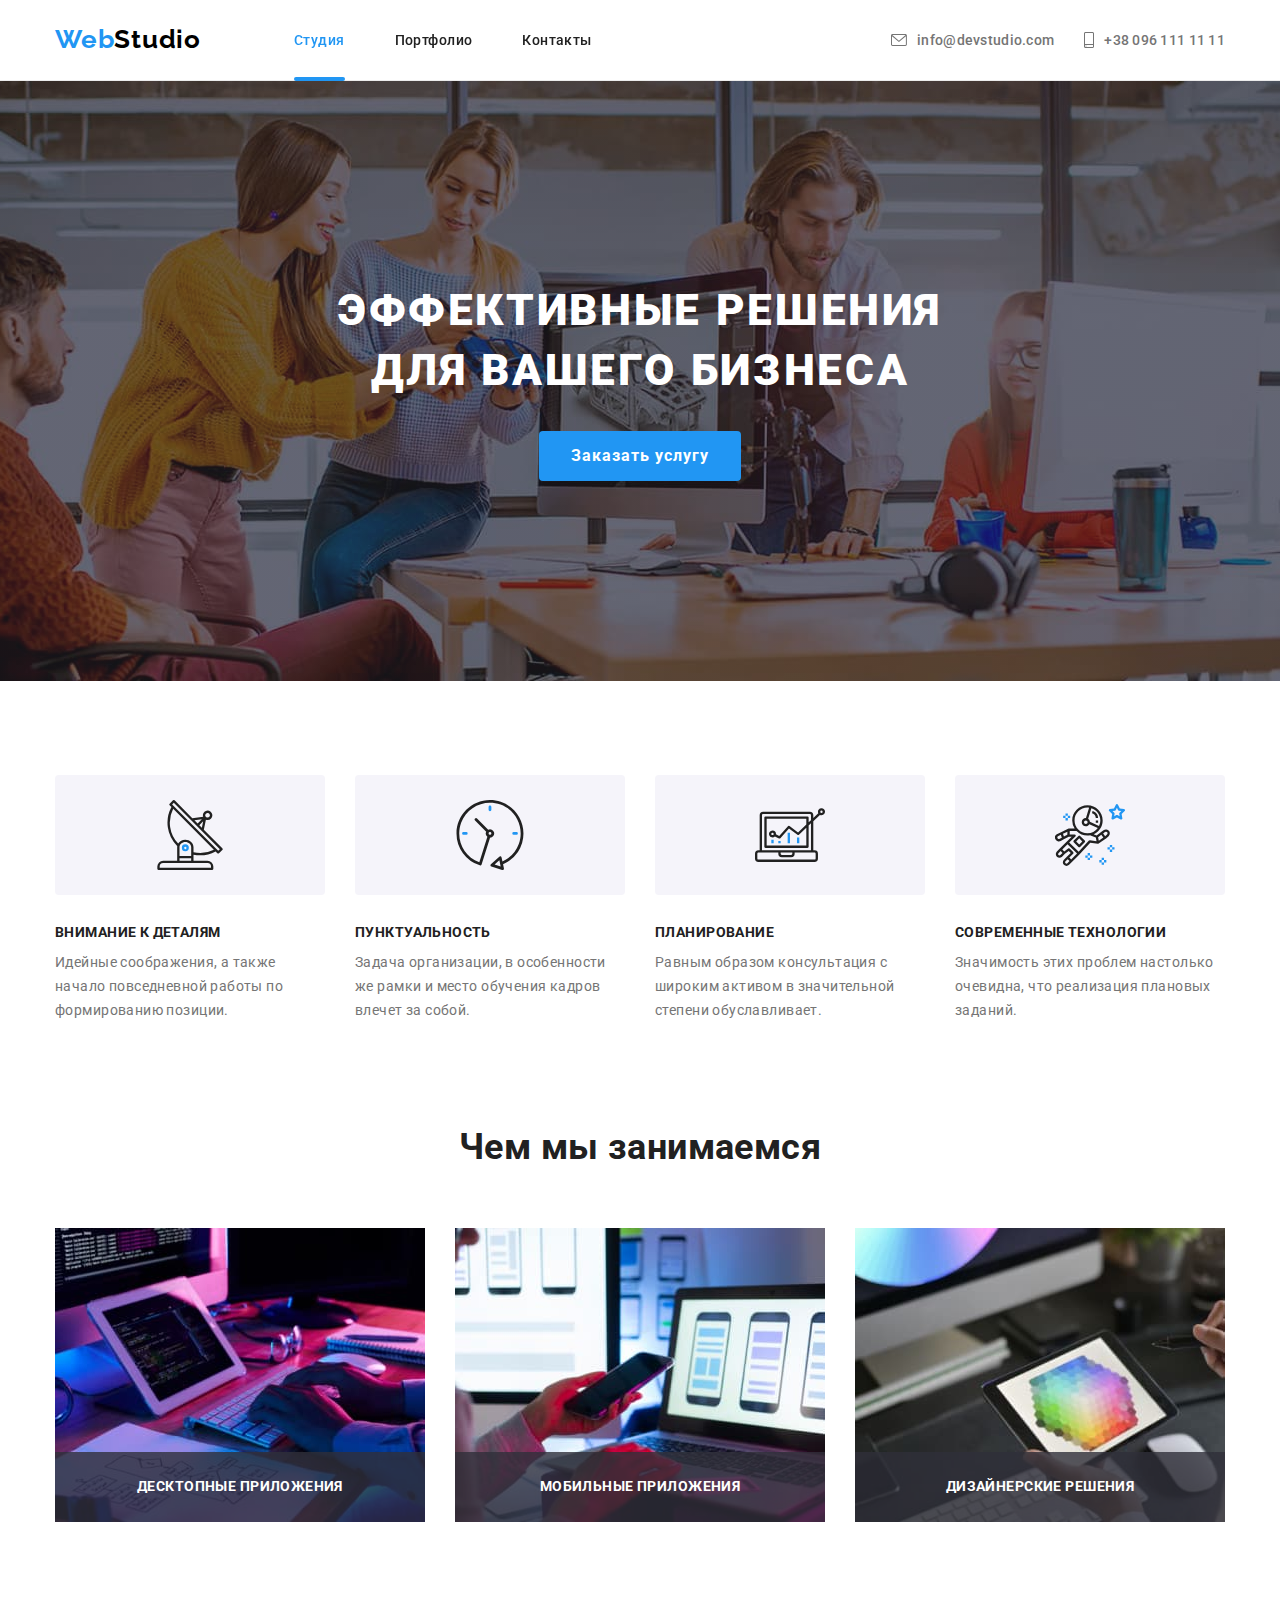
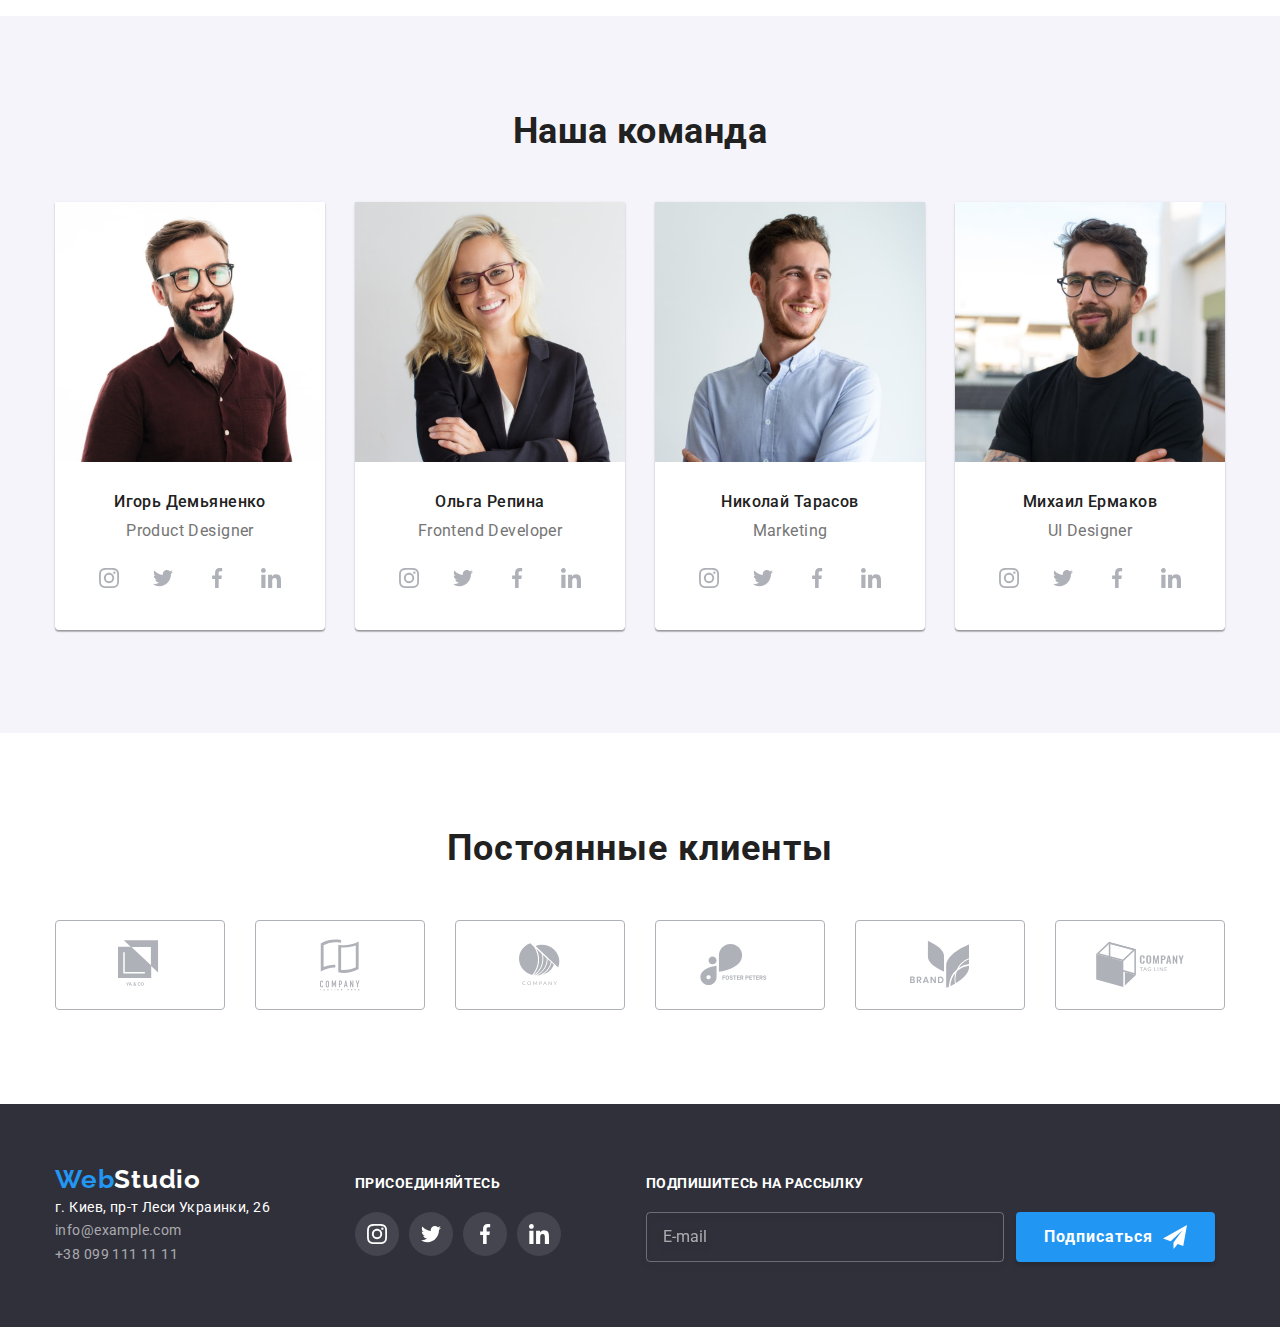
==== index.html @ f90fb607 "whatwedo-done" ====
<!DOCTYPE html>
<html lang="ru">

<head>
    <meta charset="UTF-8">
    <meta name="viewport" content="width=device-width, initial-scale=1.0">
    <title>WebStudio</title>
    <link
        href="https://fonts.googleapis.com/css2?family=Raleway:wght@700&family=Roboto:wght@400;500;700;900&display=swap"
        rel="stylesheet">
    <link href="https://cdnjs.cloudflare.com/ajax/libs/modern-normalize/1.0.0/modern-normalize.min.css"
        rel="stylesheet">
    <link rel="stylesheet" href="./css/main.min.css">
</head>

<body>
    <!-- Верхняя линия -->
    <header class="header-page">

        <div class="container flexbox">

            <a href="./index.html" lang="en" class="link logo">
                <span class="logo__web-logotext">Web</span><span class="logo__studio-logotext">Studio</span>
            </a>

            <nav class="header-nav">
                <ul class="list site-nav flexbox">
                    <li class="item site-nav__item">
                        <a href="./index.html" class="link site-nav__link current">Студия</a>
                    </li>
                    <li class="item site-nav__item">
                        <a href=" ./portfolio.html" class="link site-nav__link"> <span>Портфолио</span> </a>
                    </li>
                    <li class="item site-nav__item">
                        <a href="./index.html" class="link site-nav__link">Контакты</a>
                    </li>
                </ul>
            </nav>

            <ul class="list mail-tel-nav flexbox">
                <li class="item mail-tel-nav__item">
                    <a href="mailto:info@devstudio.com" class="link mail-tel-nav__link flexbox"
                        aria-label="Написать письмо на">
                        <svg class="mail-tel-nav__icon-mail">
                            <use href="./images/icons/sprite.svg#mail"></use>
                        </svg>info@devstudio.com</a>
                </li>
                <li class="item mail-tel-nav__item">
                    <a href="tel:+380991111111" class="link mail-tel-nav__link flexbox"
                        aria-label="Позвонить по номеру">
                        <svg class="mail-tel-nav__icon-tel">
                            <use href="./images/icons/sprite.svg#tel"></use>
                        </svg>+38 096 111 11 11</a>
                </li>
            </ul>

        </div>

    </header>

    <main>
        <!-- Шапка сайта -->
        <section class="hero-page">
            <div class="container-hero flexbox">

                <h1 class="title hero-page__title">ЭФФЕКТИВНЫЕ РЕШЕНИЯ ДЛЯ ВАШЕГО БИЗНЕСА</h1>

                <button type="button" class="hero-page__button" data-modal-open>Заказать услугу</button>

                <div class="backdrop is-hidden" data-modal>

                    <div class="modal">

                        <form class="js-form modal__form" id="modal-form">
                            <h1 class="hidden-title">Форма в модальном окне</h1>
                            <h2 class="modal-form__title">Оставьте свои данные, мы вам перезвоним</h2>

                            <div class="modal-form__inputs-container flexbox">

                                <label for="name" class="modal-form__label-titles">Имя</label>
                                <div class="modal-form__icon-container">
                                    <input class="modal-form__input" type="text" name="name" id="name" required />
                                    <svg class="modal-form__icon-container--icon forms">
                                        <use href="./images/icons/sprite.svg#form-name-person"> </use>
                                    </svg>
                                </div>

                                <label for="tel-number" class="modal-form__label-titles">Телефон</label>
                                <div class="modal-form__icon-container">
                                    <input class="modal-form__input" type="tel" name="tel-number" id="tel-number"
                                        required />
                                    <svg class="modal-form__icon-container--icon">
                                        <use href="./images/icons/sprite.svg#form-phone"> </use>
                                    </svg>
                                </div>

                                <label for="mail" class="modal-form__label-titles">Почта</label>
                                <div class="modal-form__icon-container">
                                    <input class="modal-form__input" type="email" name="mail" id="mail" required />
                                    <svg class="modal-form__icon-container--icon">
                                        <use href="./images/icons/sprite.svg#form-email"> </use>
                                    </svg>
                                </div>

                                <label for="comment" class="modal-form__label-titles">Комментарий</label>
                                <textarea class="modal-form__comment" name="comment" id="comment" rows="7"
                                    placeholder="Введите текст"></textarea>

                                <label for="checkbox" class="modal-form__checkbox-label"><input type="checkbox"
                                        class="modal-form__checkbox visually-hidden flexbox" id="checkbox" required />
                                    <span class="modal-form__checkbox-label title ">Соглашаюсь с рассылкой и
                                        принимаю</span> <a href="./index.html"
                                        class="link modal-form__checkbox-agreement--link">Условия
                                        договора</a>

                                </label>

                            </div>

                            <button type="submit" class="modal-form__submit-button">Отправить</button>
                        </form>

                        <button type="button" class="modal__button flexbox" data-modal-close>
                            <svg class="modal__icon-close">
                                <use href="./images/icons/sprite.svg#close-modal"> </use>
                            </svg>
                        </button>
                    </div>

                </div>

            </div>
        </section>

        <!-- ОСОБЕННОСТИ -->
        <section class=" features">
            <div class="container features__container">
                <ul class="list flexbox features-list">
                    <li class="item features-list__item features-list__item--feature-1">
                        <!-- ОСОБЕННОСТИ Feature 1 -->
                        <h3 class="title features-list__title">ВНИМАНИЕ К ДЕТАЛЯМ</h3>
                        <p class="text features-list__text">
                            Идейные соображения, а также начало повседневной работы по
                            формированию
                            позиции.
                        </p>
                    </li>

                    <li class="item features-list__item features-list__item--feature-2">
                        <!-- ОСОБЕННОСТИ Feature 2 -->
                        <h3 class="title features-list__title">ПУНКТУАЛЬНОСТЬ</h3>
                        <p class="text features-list__text">
                            Задача организации, в особенности же рамки и место обучения кадров
                            влечет за
                            собой.
                        </p>
                    </li>

                    <li class="item features-list__item features-list__item--feature-3">
                        <!-- ОСОБЕННОСТИ Feature 3 -->
                        <h3 class="title features-list__title">ПЛАНИРОВАНИЕ</h3>
                        <p class="text features-list__text">
                            Равным образом консультация с широким активом в значительной степени
                            обуславливает.
                        </p>
                    </li>

                    <li class="item features-list__item features-list__item--feature-4">
                        <!-- ОСОБЕННОСТИ Feature 4 -->
                        <h3 class="title features-list__title">СОВРЕМЕННЫЕ ТЕХНОЛОГИИ</h3>
                        <p class="text features-list__text">
                            Значимость этих проблем настолько очевидна, что реализация плановых
                            заданий.
                        </p>
                    </li>
                </ul>
            </div>
        </section>

        <!-- ЧЕМ МЫ ЗАНИМАЕМСЯ -->
        <section class="whatwedo">
            <div class="container whatwedo__container">
                <h2 class="title whatwedo__title"> Чем мы занимаемся</h2>
                <ul class="list flexbox">
                    <li class="item whatwedo__list-item">
                        <img src="./images/box-1.jpg" alt="box-1">
                        <p class="whatwedo__list-item--uppertext text">Десктопные приложения</p>
                    </li>
                    <li class="item whatwedo__list-item">
                        <img src="./images/box-2.jpg" alt="box-2">
                        <p class="whatwedo__list-item--uppertext text">Мобильные приложения</p>
                    </li>
                    <li class="item whatwedo__list-item">
                        <img src="./images/box-3.jpg" alt="box-3">
                        <p class="whatwedo__list-item--uppertext text">Дизайнерские решения</p>
                    </li>
                </ul>
            </div>
        </section>

        <!-- НАША КОМАНДА -->

        <section class="our-team">
            <div class="container">
                <h2 class="title">Наша команда</h2>
                <ul class="list team flexbox">

                    <li class="item">
                        <img src="./images/team-card-1-ID.jpg" alt="Игорь Демьяненко" width="270">
                        <h3 class="title"> Игорь Демьяненко </h3>
                        <p lang="en" class="text">Product Designer</p>
                        <ul class="list social flexbox">
                            <li class="item-social"> <a href="https://www.instagram.com/" target="_blank"
                                    class="link flexbox">
                                    <svg class="icon instagram">
                                        <use href="./images/icons/sprite.svg#instagram"></use>
                                    </svg></a> </li>
                            <li class="item-social"> <a href="https://www.twitter.com/" target="_blank"
                                    class="link flexbox">
                                    <svg class="icon twitter">
                                        <use href="./images/icons/sprite.svg#twitter"> </use>
                                    </svg></a></li>
                            <li class="item-social"> <a href="https://www.facebook.com/" target="_blank"
                                    class="link flexbox">
                                    <svg class="icon facebook">
                                        <use href="./images/icons/sprite.svg#facebook"> </use>
                                    </svg></a></li>
                            <li class="item-social"> <a href="https://www.linkedin.com/" target="_blank"
                                    class="link flexbox">
                                    <svg class="icon linkedin">
                                        <use href="./images/icons/sprite.svg#linkedin"> </use>
                                    </svg></a></li>
                        </ul>
                    </li>

                    <li class="item">
                        <img src="./images/team-card-2-OR.jpg" alt="Ольга Репина" width="270">
                        <h3 class="title">Ольга Репина</h3>
                        <p lang="en" class="text">Frontend Developer</p>
                        <ul class="list social flexbox">
                            <li class="item-social"> <a href="https://www.instagram.com/" target="_blank"
                                    class="link flexbox">
                                    <svg class="icon instagram">
                                        <use href="./images/icons/sprite.svg#instagram"></use>
                                    </svg></a> </li>
                            <li class="item-social"> <a href="https://www.twitter.com/" target="_blank"
                                    class="link flexbox">
                                    <svg class="icon twitter">
                                        <use href="./images/icons/sprite.svg#twitter"> </use>
                                    </svg></a></li>
                            <li class="item-social"> <a href="https://www.facebook.com/" target="_blank"
                                    class="link flexbox">
                                    <svg class="icon facebook">
                                        <use href="./images/icons/sprite.svg#facebook"> </use>
                                    </svg></a></li>
                            <li class="item-social"> <a href="https://www.linkedin.com/" target="_blank"
                                    class="link flexbox">
                                    <svg class="icon linkedin">
                                        <use href="./images/icons/sprite.svg#linkedin"> </use>
                                    </svg></a></li>
                        </ul>
                    </li>
                    <li class="item">
                        <img src="./images/team-card-3-NT.jpg" alt="Николай Тарасов" width="270">
                        <h3 class="title">Николай Тарасов</h3>
                        <p lang="en" class="text">Marketing</p>
                        <ul class="list social flexbox">
                            <li class="item-social"> <a href="https://www.instagram.com/" target="_blank"
                                    class="link flexbox">
                                    <svg class="icon instagram">
                                        <use href="./images/icons/sprite.svg#instagram"></use>
                                    </svg></a> </li>
                            <li class="item-social"> <a href="https://www.twitter.com/" target="_blank"
                                    class="link flexbox">
                                    <svg class="icon twitter">
                                        <use href="./images/icons/sprite.svg#twitter"> </use>
                                    </svg></a></li>
                            <li class="item-social"> <a href="https://www.facebook.com/" target="_blank"
                                    class="link flexbox">
                                    <svg class="icon facebook">
                                        <use href="./images/icons/sprite.svg#facebook"> </use>
                                    </svg></a></li>
                            <li class="item-social"> <a href="https://www.linkedin.com/" target="_blank"
                                    class="link flexbox">
                                    <svg class="icon linkedin">
                                        <use href="./images/icons/sprite.svg#linkedin"> </use>
                                    </svg></a></li>
                        </ul>
                    </li>
                    <li class="item">

                        <img src="./images/team-card-4-ME.jpg" alt="Михаил Ермаков" width="270">

                        <h3 class="title">Михаил Ермаков</h3>
                        <p lang="en" class="text">UI Designer</p>
                        <ul class="list social flexbox">
                            <li class="item-social"> <a href="https://www.instagram.com/" target="_blank"
                                    class="link flexbox">
                                    <svg class="icon instagram">
                                        <use href="./images/icons/sprite.svg#instagram"></use>
                                    </svg></a> </li>
                            <li class="item-social"> <a href="https://www.twitter.com/" target="_blank"
                                    class="link flexbox">
                                    <svg class="icon twitter">
                                        <use href="./images/icons/sprite.svg#twitter"> </use>
                                    </svg></a></li>
                            <li class="item-social"> <a href="https://www.facebook.com/" target="_blank"
                                    class="link flexbox">
                                    <svg class="icon facebook">
                                        <use href="./images/icons/sprite.svg#facebook"> </use>
                                    </svg></a></li>
                            <li class="item-social"> <a href="https://www.linkedin.com/" target="_blank"
                                    class="link flexbox">
                                    <svg class="icon linkedin">
                                        <use href="./images/icons/sprite.svg#linkedin"> </use>
                                    </svg></a></li>
                        </ul>
                    </li>
                </ul>
            </div>
        </section>

        <!-- ПОСТОЯННЫЕ КЛИЕНТЫ -->

        <section class="our-clients">
            <div class="container">
                <h2 class="title">Постоянные клиенты</h2>
                <ul class="list icons flexbox">
                    <li class="item client-1 flexbox">
                        <a href="/" target="_blank" class="link flexbox">
                            <svg class="icon client-1">
                                <use href="./images/icons/sprite.svg#client-1"></use>
                            </svg> <span class="hidden-title">client-1</span> </a>
                    </li>
                    <li class="item client-2 flexbox">
                        <a href="/" target="_blank" class="link flexbox">
                            <svg class="icon client-2">
                                <use href="./images/icons/sprite.svg#client-2"></use>
                            </svg> <span class="hidden-title">client-2</span> </a>
                    </li>
                    <li class="item client-3 flexbox">
                        <a href="/" target="_blank" class="link flexbox">
                            <svg class="icon client-3">
                                <use href="./images/icons/sprite.svg#client-3"></use>
                            </svg> <span class="hidden-title">client-3</span> </a>
                    </li>
                    <li class="item client-4 flexbox">
                        <a href="/" target="_blank" class="link flexbox">
                            <svg class="icon client-4">
                                <use href="./images/icons/sprite.svg#client-4"></use>
                            </svg> <span class="hidden-title">client-4</span> </a>
                    </li>
                    <li class="item client-5 flexbox">
                        <a href="/" target="_blank" class="link flexbox">
                            <svg class="icon client-5">
                                <use href="./images/icons/sprite.svg#client-5"></use>
                            </svg> <span class="hidden-title">client-5</span> </a>
                    </li>
                    <li class="item client-6 flexbox">
                        <a href="/" target="_blank" class="link flexbox">
                            <svg class="icon client-6">
                                <use href="./images/icons/sprite.svg#client-6"></use>
                            </svg> <span class="hidden-title">client-6</span> </a>
                    </li>
                </ul>
            </div>
        </section>

    </main>

    <!-- Подвал -->
    <footer class="footer-page">
        <div class="container footer flexbox">

            <ul class="list footer__list">
                <li class="item">
                    <a href="./index.html" lang="en" class="link logo"> <span class="logo__web-logotext">Web</span><span
                            class="logo__studio-logotext">Studio</span>
                    </a>
                </li>
                <li class="item">
                    <address>
                        <span class="address">г. Киев, пр-т Леси Украинки, 26</span>
                    </address>
                </li>
                <li class="item"> <a href="mailto:info@example.com" class="link footer__mailtel">info@example.com</a>
                </li>
                <li class="item"> <a href="tel:+380991111111" class="link footer__mailtel">+38 099 111 11 11</a>
                </li>
            </ul>

            <ul class="list footer__list join-to-us">
                <li class="item">
                    <p class="text join-to-us__text">присоединяйтесь</p>
                </li>
                <li class="item">
                    <ul class="list footer__list footer-social flexbox">
                        <li class="item footer-social__item"> <a href="https://www.instagram.com/" target="_blank"
                                class="link footer-social__link flexbox">
                                <svg class="footer-social__icon--instagram">
                                    <use href="./images/icons/sprite.svg#instagram"></use>
                                </svg></a> </li>
                        <li class="item footer-social__item"> <a href="https://www.twitter.com/" target="_blank"
                                class="link footer-social__link flexbox">
                                <svg class="footer-social__icon--twitter">
                                    <use href="./images/icons/sprite.svg#twitter"> </use>
                                </svg></a></li>
                        <li class="item footer-social__item"> <a href="https://www.facebook.com/" target="_blank"
                                class="link footer-social__link flexbox">
                                <svg class="footer-social__icon--facebook">
                                    <use href="./images/icons/sprite.svg#facebook"> </use>
                                </svg></a></li>
                        <li class="item footer-social__item"> <a href="https://www.linkedin.com/" target="_blank"
                                class="link footer-social__link flexbox">
                                <svg class="footer-social__icon--linkedin">
                                    <use href="./images/icons/sprite.svg#linkedin"> </use>
                                </svg></a></li>
                    </ul>
                </li>
            </ul>

            <ul class="list footer__list footer-form-container">
                <li class="item">
                    <p class="text footer-form-container__text">Подпишитесь на рассылку</p>
                </li>
                <li class="item flexbox">
                    <form class="js-form flexbox footer-form" id="footer-form">
                        <label for="mail-submit"></label>
                        <input class="footer-form__field" type="email" name="mail-submit" id="mail-submit"
                            placeholder="E-mail">
                        <button type="submit" class="footer-form__button-submit">Подписаться
                            <!-- <svg class="icon">
                                <use href="./images/icons/sprite.svg#footer-icon-send"> </use>
                            </svg> -->

                        </button>
                    </form>
                </li>

            </ul>
        </div>
    </footer>

    <script src="./js/modal.js"></script>
    <script src="./js/js-form.js"></script>

</body>

</html>
---- css/main.min.css ----
html{box-sizing:border-box}*,*::after,*::before{box-sizing:inherit}img{display:block;max-width:100%;height:auto}body{font-family:Roboto, sans-serif;color:#212121;background-color:#fff;font-size:14px;font-weight:400;letter-spacing:0.03em}main{padding-top:81px}.container{width:1200px;padding-left:15px;padding-right:15px;margin:0px auto}.list{list-style-type:none;margin:0;padding:0}.title{margin:0}.text{margin:0}.link{text-decoration:none;color:#757575;cursor:pointer;transition:color 250ms cubic-bezier(0.4, 0, 0.2, 1)}.item .link:hover,.item .link:focus,.item .link:active{color:#2196f3;outline-color:#2196f3}.flexbox{display:flex;flex-wrap:wrap}.hidden-title{position:absolute;width:1px;height:1px;margin:-1px;border:0;padding:0;clip:rect(0 0 0 0);overflow:hidden}.header-page{position:fixed;width:100%;z-index:1;background-color:#fff;border-bottom:1px solid #ececec}.header-page .flexbox{align-items:center}.logo{font-family:Raleway, sans-serif;font-weight:700;font-size:26px;line-height:1.19;letter-spacing:0.03em;display:inline-block;outline-color:#2196f3}.header-page .logo{margin-top:24px;margin-bottom:25px;margin-right:93px}.page-footer .logo{margin-bottom:20px}.logo__web-logotext{color:#2196f3}.logo__studio-logotext{color:#000}.header-nav{font-weight:500;margin-right:auto}.site-nav__item:not(:last-child){margin-right:50px}.site-nav__link{padding:33px 0;color:#212121;position:relative}.site-nav__link.current{color:#2196f3}.site-nav__link.current::after{position:absolute;content:"";display:block;background-color:#2196f3;height:4px;width:100%;border-radius:2px;bottom:0}.mail-tel-nav{font-weight:500;letter-spacing:0.02em}.mail-tel-nav__item:not(:last-child){margin-right:30px}.mail-tel-nav__icon-mail{width:16px;height:12px;fill:#757575;margin-right:10px}.mail-tel-nav__icon-tel{width:10px;height:16px;fill:#757575;margin-right:10px;transition:fill 250ms cubic-bezier(0.4, 0, 0.2, 1)}.mail-tel-nav__link:hover .mail-tel-nav__icon-tel,.mail-tel-nav__link:focus .mail-tel-nav__icon-tel,.mail-tel-nav__link:hover .mail-tel-nav__icon-mail,.mail-tel-nav__link:focus .mail-tel-nav__icon-mail{fill:#2196f3}.hero-page{background:#2f303a}.container-hero{max-width:1600px;height:600px;margin:0px auto;flex-direction:column;align-items:center;justify-content:center;background-image:linear-gradient(rgba(47,48,58,0.4), rgba(47,48,58,0.4)),url("../images/hero-bg.jpg");background-repeat:no-repeat;background-position:center;background-size:auto}.hero-page__title{color:#fff;font-weight:900;font-size:44px;line-height:1.36;letter-spacing:0.06em;text-transform:uppercase;text-align:center;margin-bottom:30px;max-width:650px}.hero-page__button{color:#fff;font-weight:700;font-size:16px;line-height:1.87;background-color:#2196f3;letter-spacing:0.06em;padding:10px 32px;border:none;outline-color:#2196f3;border-radius:4px;cursor:pointer}.backdrop{position:fixed;top:0;left:0;width:100%;height:100%;background-color:rgba(0,0,0,0.2);z-index:1;opacity:1;transition:transform 250ms cubic-bezier(0.4, 0, 0.2, 1)}.backdrop.is-hidden{opacity:0;pointer-events:none;visibility:hidden}.backdrop.is-hidden .modal{transform:translate(500%, -50%) scale(2.1) rotate(-40deg)}.modal{position:absolute;top:50%;left:50%;transform:translate(-50%, -50%) scale(1);min-width:528px;min-height:581px;padding:40px;background:#fff;box-shadow:0px 1px 3px rgba(0,0,0,0.12),0px 1px 1px rgba(0,0,0,0.14),0px 2px 1px rgba(0,0,0,0.2);border-radius:4px;transition:transform 250ms cubic-bezier(0.4, 0, 0.2, 1)}.js-form{position:relative}.modal__button{position:absolute;right:8px;top:8px;background-color:#fff;border:1px solid rgba(0,0,0,0.1);border-radius:50%;padding:6px;cursor:pointer;outline-color:#2196f3}.modal__icon-close{width:18px;height:18px;fill:#000;transition:fill 250ms cubic-bezier(0.4, 0, 0.2, 1)}.modal__button:hover .modal__icon-close,.modal__button:focus .modal__icon-close{fill:#2196f3}.modal-form__title{font-weight:700;font-size:20px;line-height:1.15;text-align:center;margin:0;margin-bottom:12px}.modal-form__inputs-container{flex-direction:column;color:#757575;margin-bottom:30px}.modal-form__input{padding:0;border:1px solid rgba(33,33,33,0.2);border-radius:4px;width:100%;cursor:pointer;color:#212121;line-height:2.75;outline-color:transparent;transition:outline-color 250ms cubic-bezier(0.4, 0, 0.2, 1)}.modal-form__input:focus{outline-color:#2196f3}.modal-form__icon-container>.modal-form__input{padding-left:42px}.modal-form__label-titles{margin-bottom:4px}.modal-form__icon-container{position:relative;margin-bottom:10px}.modal-form__icon-container--icon{position:absolute;left:0;transform:translate(12px, 11px);fill:#212121;width:18px;height:18px;cursor:pointer;transition:fill 250ms cubic-bezier(0.4, 0, 0.2, 1)}.modal-form__input:focus+.modal-form__icon-container--icon{fill:#2196f3}.modal-form__comment{padding:12px 16px;border:1px solid rgba(33,33,33,0.2);border-radius:4px;width:100%;cursor:pointer;margin-bottom:20px;width:100%;resize:none;outline-color:transparent;transition:outline-color 250ms cubic-bezier(0.4, 0, 0.2, 1)}.modal-form__comment::placeholder{line-height:1.14;letter-spacing:0.01em;color:rgba(117,117,117,0.5)}.modal-form__comment:focus{outline-color:#2196f3}.visually-hidden{position:absolute !important;clip:rect(1px 1px 1px 1px);clip:rect(1px, 1px, 1px, 1px);padding:0 !important;border:0 !important;height:1px !important;width:1px !important;overflow:hidden}.modal-form__checkbox{justify-content:center;line-height:1.71}.modal-form__checkbox-label-title::before{content:"";display:inline-block;vertical-align:-11%;width:16px;height:15px;border:2px solid #212121;border-radius:2px;margin-right:8px;cursor:pointer;transition:all 250ms cubic-bezier(0.4, 0, 0.2, 1)}.modal-form__checkbox:checked ~ .modal-form__checkbox-label-title::before{border:2px solid #2196f3;border-radius:2px;background-color:#2196f3;background-image:url(../images/icons/vector-check.svg);background-size:contain;background-repeat:no-repeat}.modal-form__checkbox-agreement--link{color:#2196f3;text-decoration:underline;outline-color:#2196f3;margin-left:4px}.modal-form__submit-button{font-weight:700;font-size:16px;line-height:1.87;display:flex;align-items:center;text-align:center;letter-spacing:0.06em;color:#ffffff;background-color:#2196f3;border:none;box-shadow:0px 4px 4px rgba(0,0,0,0.15);border-radius:4px;padding:10px 55px;margin:0px auto;cursor:pointer;outline-color:#2196f3}.features__container{padding-top:94px;padding-bottom:94px}.features-list__title{font-weight:700;font-size:14px;line-height:1.14;text-transform:uppercase;padding:0;margin-bottom:10px}.features-list__text{color:#757575;font-size:14px;line-height:1.71;padding:0}.features-list__item{flex-basis:calc((100% - 3 * 30px) / 4)}.features-list__item:not(:last-child){margin-right:30px}.features-list__item--feature-1::before{content:"";display:block;height:120px;background-color:#f5f4fa;background-image:url(../images/icons/antenna.svg);background-size:70px;background-repeat:no-repeat;background-position:center;border-radius:4px;margin-bottom:30px}.features-list__item--feature-2::before{content:"";display:block;height:120px;background-color:#f5f4fa;background-image:url(../images/icons/clock.svg);background-size:70px;background-repeat:no-repeat;background-position:center;border-radius:4px;margin-bottom:30px}.features-list__item--feature-3::before{content:"";display:block;height:120px;background-color:#f5f4fa;background-image:url(../images/icons/diagram.svg);background-size:70px;background-repeat:no-repeat;background-position:center;border-radius:4px;margin-bottom:30px}.features-list__item--feature-4::before{content:"";display:block;height:120px;background-color:#f5f4fa;background-image:url(../images/icons/astronaut.svg);background-size:70px;background-repeat:no-repeat;background-position:center;border-radius:4px;margin-bottom:30px}.whatwedo__container{padding-bottom:94px}.whatwedo__title{font-weight:700;font-size:36px;line-height:1.71;text-align:center;margin-bottom:50px}.whatwedo__list-item{flex-basis:calc 0 px/3;position:relative}.whatwedo__list-item:not(:last-child){margin-right:30px}.whatwedo__list-item--uppertext{position:absolute;bottom:0;right:0;background:rgba(47,48,58,0.8);height:70px;width:100%;color:#fff;font-weight:700;line-height:1.14;text-align:center;text-transform:uppercase;padding:27px 82px}.our-team{background:#f5f4fa}.our-team .container{padding-top:94px;padding-bottom:9px}.our-team .container .title{font-weight:700;font-size:36px;line-height:1.17;text-align:center;margin-bottom:50px}.list.team{width:calc((100% - 30 * 3) / 4);align-items:center;padding-bottom:94px}.list.team .item:not(:last-child){margin-right:30px}.list.team .item{background-color:#fff;border-radius:0px 0px 4px 4px;box-shadow:0px 1px 3px rgba(0,0,0,0.12),0px 1px 1px rgba(0,0,0,0.14),0px 2px 1px rgba(0,0,0,0.2)}.list.team .item .title{padding-top:30px;font-weight:500;font-size:16px;line-height:1.19;text-align:center;margin-bottom:10px}.list.team .item .text{color:#757575;font-size:16px;line-height:1.19;text-align:center;margin-bottom:16px}.list.social{padding-bottom:30px;justify-content:center}.list.social .item-social .link{width:44px;height:44px;border-radius:50%;box-shadow:none;background-color:#fff;padding:12px;transition:background-color 250ms cubic-bezier(0.4, 0, 0.2, 1)}.social .item-social:not(:last-child){margin-right:10px}.list.social .icon.instagram,.list.social .icon.twitter,.list.social .icon.facebook,.list.social .icon.linkedin{width:20px;height:20px;fill:#afb1b8;transition:fill 250ms cubic-bezier(0.4, 0, 0.2, 1)}.list.social .link:hover .instagram,.list.social .link:hover .twitter,.list.social .link:hover .facebook,.list.social .link:hover .linkedin,.list.social .link:focus .instagram,.list.social .link:focus .twitter,.list.social .link:focus .facebook,.list.social .link:focus .linkedin{fill:#fff}.list.social .item-social .link:hover,.list.social .item-social .link:focus{background-color:#2196f3}.our-clients .container{padding:94px 15px}.our-clients .title{font-weight:700;font-size:36px;line-height:1.17;text-align:center;letter-spacing:0.03em;margin-bottom:50px}.our-clients .item{border:1px solid #afb1b8;box-sizing:border-box;border-radius:4px;width:calc((100% - 30px * 5) / 6);height:90px;justify-content:center;align-items:center;transition:border-color 250ms cubic-bezier(0.4, 0, 0.2, 1)}.our-clients .item:not(:last-child){margin-right:30px}.icon.client-1,.icon.client-2,.icon.client-3,.icon.client-4,.icon.client-5,.icon.client-6{fill:#afb1b8;transition:fill 250ms cubic-bezier(0.4, 0, 0.2, 1)}.icon.client-1{width:44.27px;height:49.23px}.icon.client-2{width:40px;height:52px}.icon.client-3{width:41px;height:42.6px}.icon.client-4{width:79.66px;height:42.02px}.icon.client-5{width:59px;height:47px}.icon.client-6{width:88.48px;height:45.44px}.item:hover .client-1,.item:hover .client-2,.item:hover .client-3,.item:hover .client-4,.item:hover .client-5,.item:hover .client-6,.item:focus .client-1,.item:focus .client-2,.item:focus .client-3,.item:focus .client-4,.item:focus .client-5,.item:focus .client-6{fill:#2196f3;cursor:pointer}.our-clients .item:hover,.our-clients .item:focus{border-color:#2196f3;cursor:pointer}.footer-page{background-color:#2f303a;line-height:1.71}.container.footer{align-items:baseline;padding-top:60px;padding-bottom:60px}.footer__list:not(:last-child){margin-right:85px}.footer-page .logo__studio-logotext{color:#fff}.address{font-style:normal;color:#fff;display:block}.footer__mailtel{color:rgba(255,255,255,0.6);margin-top:9px}.join-to-us__text{color:#fff;font-weight:700;line-height:1.14;text-transform:uppercase;margin-bottom:20px}.footer-social__item:not(:last-child){margin-right:10px}.footer-social__link{width:44px;height:44px;border-radius:50%;box-shadow:none;background-color:rgba(255,255,255,0.1);padding:12px;transition:background-color 250ms cubic-bezier(0.4, 0, 0.2, 1)}.footer-social__link:hover,.footer-social__link:focus{background-color:#2196f3}.footer-social__icon--instagram,.footer-social__icon--twitter,.footer-social__icon--facebook,.footer-social__icon--linkedin{width:20px;height:20px;fill:#fff}.footer-form-container{color:#fff;font-weight:700;line-height:1.14;text-transform:uppercase}.footer-form-container__text{margin-bottom:20px}.footer-form__field{background-color:transparent;height:50px;border:1px solid rgba(255,255,255,0.3);filter:drop-shadow(0px 4px 4px rgba(0,0,0,0.15));border-radius:4px;margin-right:12px;padding:15px 16px;width:358px;outline-color:#2196f3;color:#fff}.footer-form__field::placeholder{font-size:16px;line-height:1.25;color:rgba(255,255,255,0.6)}.footer-form__button-submit{background:#2196f3;border:none;box-shadow:0px 4px 4px rgba(0,0,0,0.15);border-radius:4px;padding:10px 28px;cursor:pointer;outline-color:#2196f3;color:#fff;font-weight:700;font-size:16px;line-height:1.87;display:flex;align-items:center;text-align:center;letter-spacing:0.06em}.footer-form__button-submit::after{content:"";width:24px;height:24px;background-image:url(../images/icons/footer-icon-send.svg);margin-left:10px}
/*# sourceMappingURL=main.min.css.map */
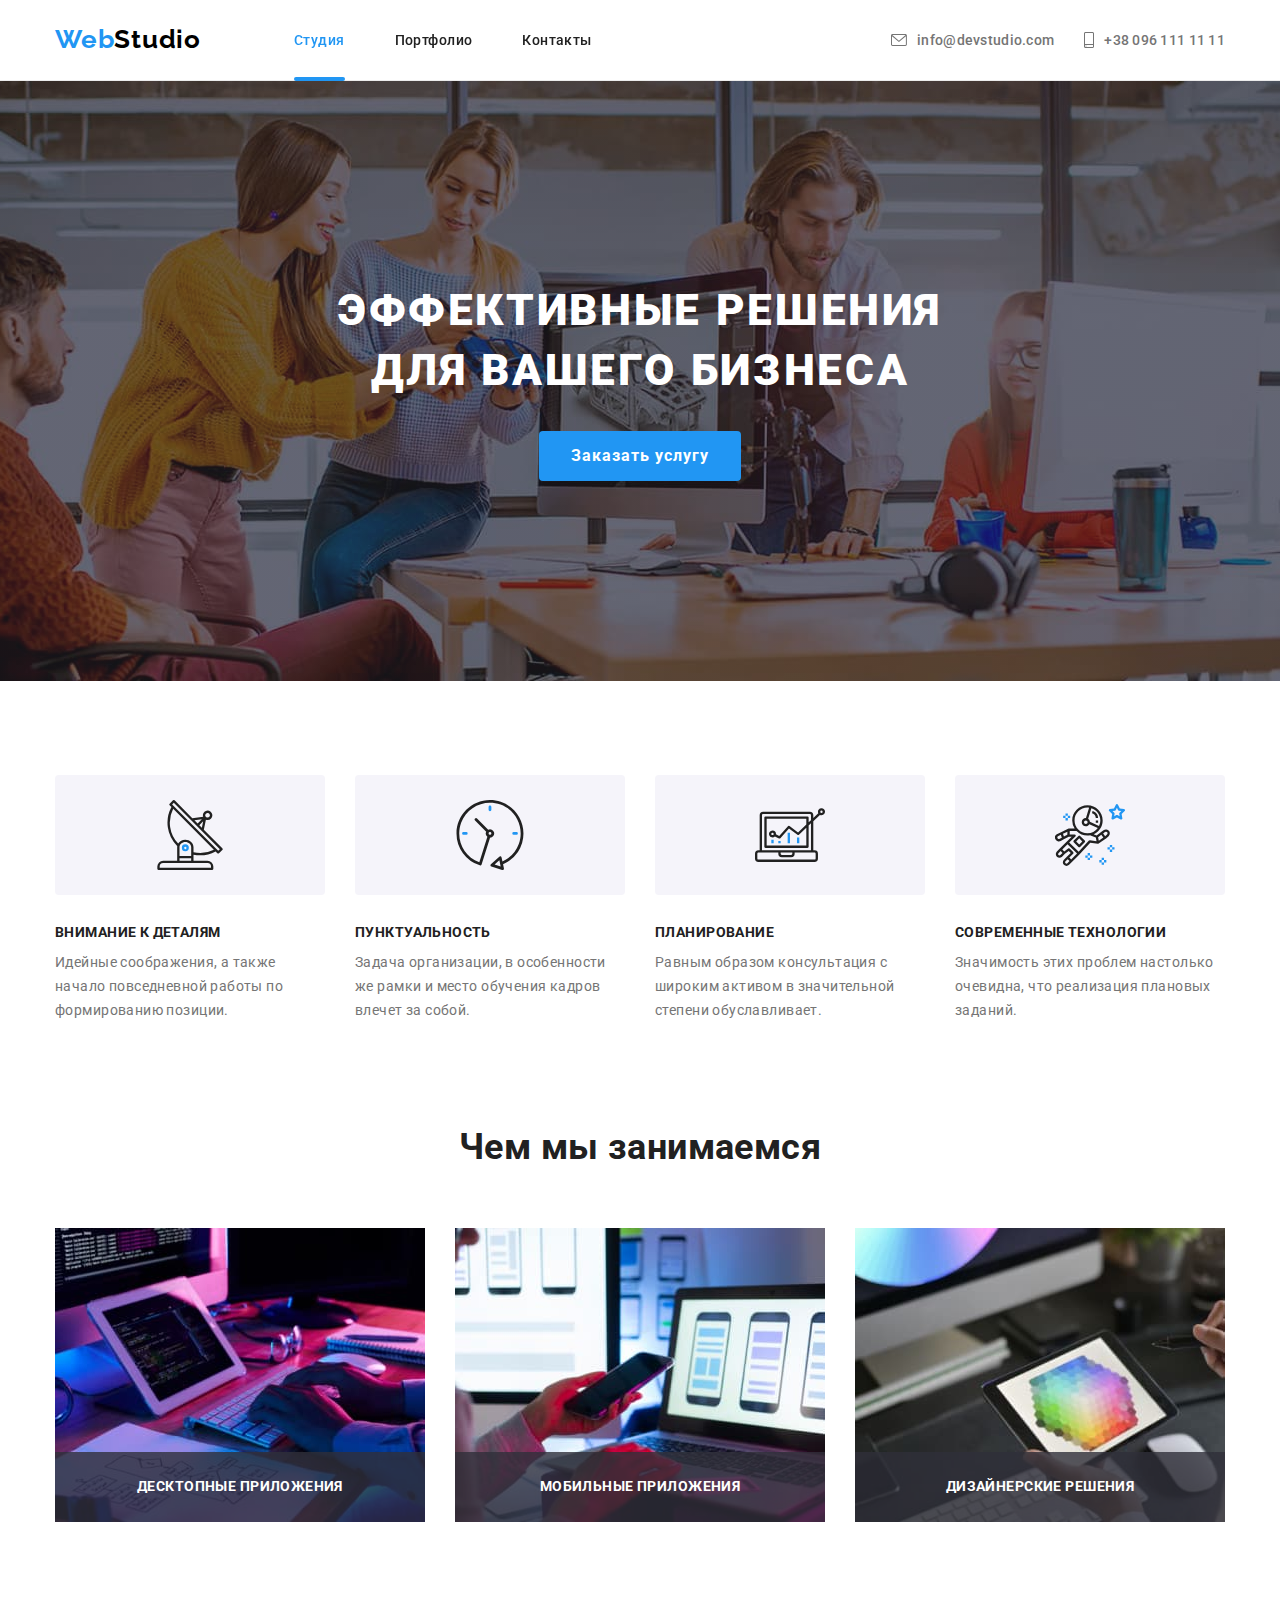
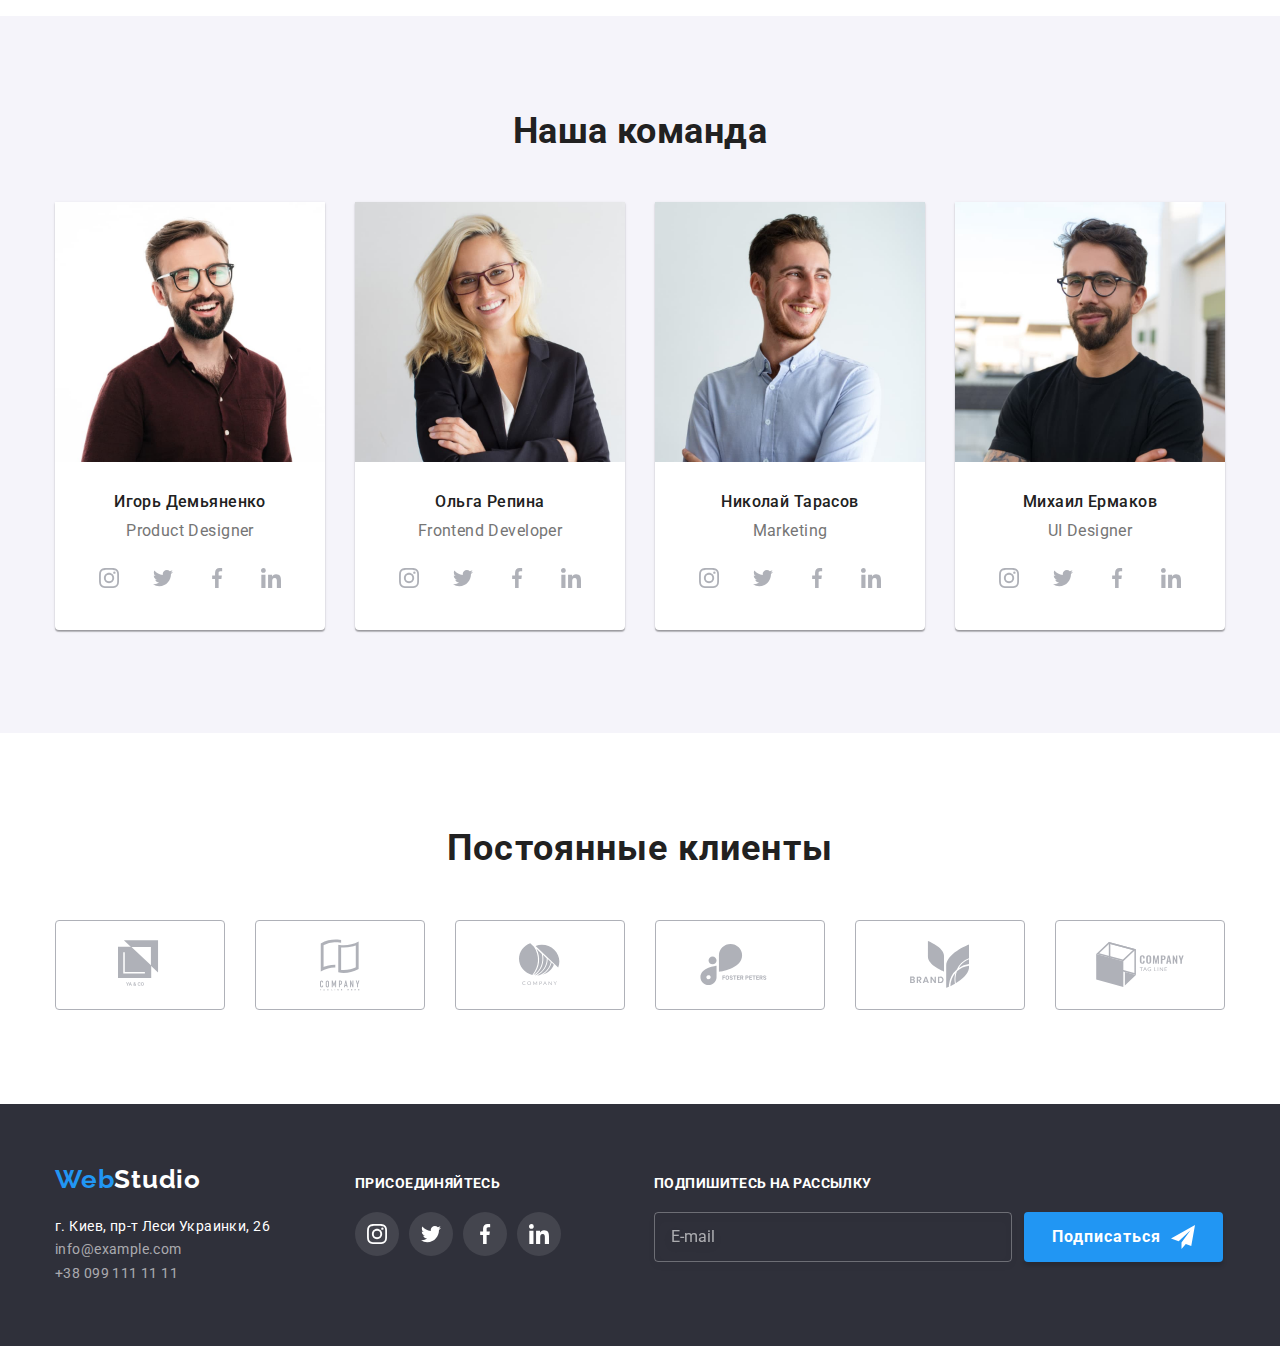
==== commit 5747fa75: "footer for both html - done new" ====
--- a/index.html
+++ b/index.html
@@ -80,7 +80,7 @@
                                 <label for="name" class="modal-form__label-titles">Имя</label>
                                 <div class="modal-form__icon-container">
                                     <input class="modal-form__input" type="text" name="name" id="name" required />
-                                    <svg class="modal-form__icon-container--icon forms">
+                                    <svg class="modal-form__icon-container--icon">
                                         <use href="./images/icons/sprite.svg#form-name-person"> </use>
                                     </svg>
                                 </div>
@@ -201,117 +201,117 @@
         <!-- НАША КОМАНДА -->
 
         <section class="our-team">
-            <div class="container">
-                <h2 class="title">Наша команда</h2>
-                <ul class="list team flexbox">
-
-                    <li class="item">
+            <div class="container our-team__container">
+                <h2 class="title our-team__container--title">Наша команда</h2>
+                <ul class="list our-team__team-cards-list flexbox">
+
+                    <li class="item our-team__team-cards-list-item">
                         <img src="./images/team-card-1-ID.jpg" alt="Игорь Демьяненко" width="270">
-                        <h3 class="title"> Игорь Демьяненко </h3>
-                        <p lang="en" class="text">Product Designer</p>
-                        <ul class="list social flexbox">
-                            <li class="item-social"> <a href="https://www.instagram.com/" target="_blank"
-                                    class="link flexbox">
-                                    <svg class="icon instagram">
+                        <h3 class="title our-team__team-cards-list-item--title"> Игорь Демьяненко </h3>
+                        <p lang="en" class="text our-team__team-cards-list-item--text">Product Designer</p>
+                        <ul class="list our-team__social-list flexbox">
+                            <li class="our-team__social-list-item"> <a href="https://www.instagram.com/" target="_blank"
+                                    class="link our-team__social-list-item-link flexbox">
+                                    <svg class="icon link our-team__social-list-item-icon--instagram">
                                         <use href="./images/icons/sprite.svg#instagram"></use>
                                     </svg></a> </li>
-                            <li class="item-social"> <a href="https://www.twitter.com/" target="_blank"
-                                    class="link flexbox">
-                                    <svg class="icon twitter">
+                            <li class="our-team__social-list-item"> <a href="https://www.twitter.com/" target="_blank"
+                                    class="link our-team__social-list-item-link flexbox">
+                                    <svg class="icon link our-team__social-list-item-icon--twitter">
                                         <use href="./images/icons/sprite.svg#twitter"> </use>
                                     </svg></a></li>
-                            <li class="item-social"> <a href="https://www.facebook.com/" target="_blank"
-                                    class="link flexbox">
-                                    <svg class="icon facebook">
+                            <li class="our-team__social-list-item"> <a href="https://www.facebook.com/" target="_blank"
+                                    class="link our-team__social-list-item-link flexbox">
+                                    <svg class="icon link our-team__social-list-item-icon--facebook">
                                         <use href="./images/icons/sprite.svg#facebook"> </use>
                                     </svg></a></li>
-                            <li class="item-social"> <a href="https://www.linkedin.com/" target="_blank"
-                                    class="link flexbox">
-                                    <svg class="icon linkedin">
+                            <li class="our-team__social-list-item"> <a href="https://www.linkedin.com/" target="_blank"
+                                    class="link our-team__social-list-item-link flexbox">
+                                    <svg class="icon link our-team__social-list-item-icon--linkedin">
                                         <use href="./images/icons/sprite.svg#linkedin"> </use>
                                     </svg></a></li>
                         </ul>
                     </li>
 
-                    <li class="item">
+                    <li class="item our-team__team-cards-list-item">
                         <img src="./images/team-card-2-OR.jpg" alt="Ольга Репина" width="270">
-                        <h3 class="title">Ольга Репина</h3>
-                        <p lang="en" class="text">Frontend Developer</p>
-                        <ul class="list social flexbox">
-                            <li class="item-social"> <a href="https://www.instagram.com/" target="_blank"
-                                    class="link flexbox">
-                                    <svg class="icon instagram">
+                        <h3 class="title our-team__team-cards-list-item--title">Ольга Репина</h3>
+                        <p lang="en" class="text our-team__team-cards-list-item--text">Frontend Developer</p>
+                        <ul class="list our-team__social-list flexbox">
+                            <li class="our-team__social-list-item"> <a href="https://www.instagram.com/" target="_blank"
+                                    class="link our-team__social-list-item-link flexbox">
+                                    <svg class="icon link our-team__social-list-item-icon--instagram">
                                         <use href="./images/icons/sprite.svg#instagram"></use>
                                     </svg></a> </li>
-                            <li class="item-social"> <a href="https://www.twitter.com/" target="_blank"
-                                    class="link flexbox">
-                                    <svg class="icon twitter">
+                            <li class="our-team__social-list-item"> <a href="https://www.twitter.com/" target="_blank"
+                                    class="link our-team__social-list-item-link flexbox">
+                                    <svg class="icon link our-team__social-list-item-icon--twitter">
                                         <use href="./images/icons/sprite.svg#twitter"> </use>
                                     </svg></a></li>
-                            <li class="item-social"> <a href="https://www.facebook.com/" target="_blank"
-                                    class="link flexbox">
-                                    <svg class="icon facebook">
+                            <li class="our-team__social-list-item"> <a href="https://www.facebook.com/" target="_blank"
+                                    class="link our-team__social-list-item-link flexbox">
+                                    <svg class="icon link our-team__social-list-item-icon--facebook">
                                         <use href="./images/icons/sprite.svg#facebook"> </use>
                                     </svg></a></li>
-                            <li class="item-social"> <a href="https://www.linkedin.com/" target="_blank"
-                                    class="link flexbox">
-                                    <svg class="icon linkedin">
+                            <li class="our-team__social-list-item"> <a href="https://www.linkedin.com/" target="_blank"
+                                    class="link our-team__social-list-item-link flexbox">
+                                    <svg class="icon link our-team__social-list-item-icon--linkedin">
                                         <use href="./images/icons/sprite.svg#linkedin"> </use>
                                     </svg></a></li>
                         </ul>
                     </li>
-                    <li class="item">
+                    <li class="item our-team__team-cards-list-item">
                         <img src="./images/team-card-3-NT.jpg" alt="Николай Тарасов" width="270">
-                        <h3 class="title">Николай Тарасов</h3>
-                        <p lang="en" class="text">Marketing</p>
-                        <ul class="list social flexbox">
-                            <li class="item-social"> <a href="https://www.instagram.com/" target="_blank"
-                                    class="link flexbox">
-                                    <svg class="icon instagram">
+                        <h3 class="title our-team__team-cards-list-item--title">Николай Тарасов</h3>
+                        <p lang="en" class="text our-team__team-cards-list-item--text">Marketing</p>
+                        <ul class="list our-team__social-list flexbox">
+                            <li class="our-team__social-list-item"> <a href="https://www.instagram.com/" target="_blank"
+                                    class="link our-team__social-list-item-link flexbox">
+                                    <svg class="icon link our-team__social-list-item-icon--instagram">
                                         <use href="./images/icons/sprite.svg#instagram"></use>
                                     </svg></a> </li>
-                            <li class="item-social"> <a href="https://www.twitter.com/" target="_blank"
-                                    class="link flexbox">
-                                    <svg class="icon twitter">
+                            <li class="our-team__social-list-item"> <a href="https://www.twitter.com/" target="_blank"
+                                    class="link our-team__social-list-item-link flexbox">
+                                    <svg class="icon link our-team__social-list-item-icon--twitter">
                                         <use href="./images/icons/sprite.svg#twitter"> </use>
                                     </svg></a></li>
-                            <li class="item-social"> <a href="https://www.facebook.com/" target="_blank"
-                                    class="link flexbox">
-                                    <svg class="icon facebook">
+                            <li class="our-team__social-list-item"> <a href="https://www.facebook.com/" target="_blank"
+                                    class="link our-team__social-list-item-link flexbox">
+                                    <svg class="icon link our-team__social-list-item-icon--facebook">
                                         <use href="./images/icons/sprite.svg#facebook"> </use>
                                     </svg></a></li>
-                            <li class="item-social"> <a href="https://www.linkedin.com/" target="_blank"
-                                    class="link flexbox">
-                                    <svg class="icon linkedin">
+                            <li class="our-team__social-list-item"> <a href="https://www.linkedin.com/" target="_blank"
+                                    class="link our-team__social-list-item-link flexbox">
+                                    <svg class="icon link our-team__social-list-item-icon--linkedin">
                                         <use href="./images/icons/sprite.svg#linkedin"> </use>
                                     </svg></a></li>
                         </ul>
                     </li>
-                    <li class="item">
+                    <li class="item our-team__team-cards-list-item">
 
                         <img src="./images/team-card-4-ME.jpg" alt="Михаил Ермаков" width="270">
 
-                        <h3 class="title">Михаил Ермаков</h3>
-                        <p lang="en" class="text">UI Designer</p>
-                        <ul class="list social flexbox">
-                            <li class="item-social"> <a href="https://www.instagram.com/" target="_blank"
-                                    class="link flexbox">
-                                    <svg class="icon instagram">
+                        <h3 class="title our-team__team-cards-list-item--title">Михаил Ермаков</h3>
+                        <p lang="en" class="text our-team__team-cards-list-item--text">UI Designer</p>
+                        <ul class="list our-team__social-list flexbox">
+                            <li class="our-team__social-list-item"> <a href="https://www.instagram.com/" target="_blank"
+                                    class="link our-team__social-list-item-link flexbox">
+                                    <svg class="icon link our-team__social-list-item-icon--instagram">
                                         <use href="./images/icons/sprite.svg#instagram"></use>
                                     </svg></a> </li>
-                            <li class="item-social"> <a href="https://www.twitter.com/" target="_blank"
-                                    class="link flexbox">
-                                    <svg class="icon twitter">
+                            <li class="our-team__social-list-item"> <a href="https://www.twitter.com/" target="_blank"
+                                    class="link our-team__social-list-item-link flexbox">
+                                    <svg class="icon link our-team__social-list-item-icon--twitter">
                                         <use href="./images/icons/sprite.svg#twitter"> </use>
                                     </svg></a></li>
-                            <li class="item-social"> <a href="https://www.facebook.com/" target="_blank"
-                                    class="link flexbox">
-                                    <svg class="icon facebook">
+                            <li class="our-team__social-list-item"> <a href="https://www.facebook.com/" target="_blank"
+                                    class="link our-team__social-list-item-link flexbox">
+                                    <svg class="icon link our-team__social-list-item-icon--facebook">
                                         <use href="./images/icons/sprite.svg#facebook"> </use>
                                     </svg></a></li>
-                            <li class="item-social"> <a href="https://www.linkedin.com/" target="_blank"
-                                    class="link flexbox">
-                                    <svg class="icon linkedin">
+                            <li class="our-team__social-list-item"> <a href="https://www.linkedin.com/" target="_blank"
+                                    class="link our-team__social-list-item-link flexbox">
+                                    <svg class="icon link our-team__social-list-item-icon--linkedin">
                                         <use href="./images/icons/sprite.svg#linkedin"> </use>
                                     </svg></a></li>
                         </ul>
@@ -323,42 +323,42 @@
         <!-- ПОСТОЯННЫЕ КЛИЕНТЫ -->
 
         <section class="our-clients">
-            <div class="container">
-                <h2 class="title">Постоянные клиенты</h2>
-                <ul class="list icons flexbox">
-                    <li class="item client-1 flexbox">
-                        <a href="/" target="_blank" class="link flexbox">
-                            <svg class="icon client-1">
+            <div class="container our-clients__container">
+                <h2 class="title our-clients__container--title">Постоянные клиенты</h2>
+                <ul class="list our-clients__list flexbox">
+                    <li class="item our-clients__list-item flexbox">
+                        <a href="/" target="_blank" class="link flexbox">
+                            <svg class="icon our-clients__list-item-icon--client-1">
                                 <use href="./images/icons/sprite.svg#client-1"></use>
                             </svg> <span class="hidden-title">client-1</span> </a>
                     </li>
-                    <li class="item client-2 flexbox">
-                        <a href="/" target="_blank" class="link flexbox">
-                            <svg class="icon client-2">
+                    <li class="item our-clients__list-item flexbox">
+                        <a href="/" target="_blank" class="link flexbox">
+                            <svg class="icon our-clients__list-item-icon--client-2">
                                 <use href="./images/icons/sprite.svg#client-2"></use>
                             </svg> <span class="hidden-title">client-2</span> </a>
                     </li>
-                    <li class="item client-3 flexbox">
-                        <a href="/" target="_blank" class="link flexbox">
-                            <svg class="icon client-3">
+                    <li class="item our-clients__list-item flexbox">
+                        <a href="/" target="_blank" class="link flexbox">
+                            <svg class="icon our-clients__list-item-icon--client-3">
                                 <use href="./images/icons/sprite.svg#client-3"></use>
                             </svg> <span class="hidden-title">client-3</span> </a>
                     </li>
-                    <li class="item client-4 flexbox">
-                        <a href="/" target="_blank" class="link flexbox">
-                            <svg class="icon client-4">
+                    <li class="item our-clients__list-item flexbox">
+                        <a href="/" target="_blank" class="link flexbox">
+                            <svg class="icon our-clients__list-item-icon--client-4">
                                 <use href="./images/icons/sprite.svg#client-4"></use>
                             </svg> <span class="hidden-title">client-4</span> </a>
                     </li>
-                    <li class="item client-5 flexbox">
-                        <a href="/" target="_blank" class="link flexbox">
-                            <svg class="icon client-5">
+                    <li class="item our-clients__list-item flexbox">
+                        <a href="/" target="_blank" class="link flexbox">
+                            <svg class="icon our-clients__list-item-icon--client-5">
                                 <use href="./images/icons/sprite.svg#client-5"></use>
                             </svg> <span class="hidden-title">client-5</span> </a>
                     </li>
-                    <li class="item client-6 flexbox">
-                        <a href="/" target="_blank" class="link flexbox">
-                            <svg class="icon client-6">
+                    <li class="item our-clients__list-item flexbox">
+                        <a href="/" target="_blank" class="link flexbox">
+                            <svg class="icon our-clients__list-item-icon--client-6">
                                 <use href="./images/icons/sprite.svg#client-6"></use>
                             </svg> <span class="hidden-title">client-6</span> </a>
                     </li>
@@ -370,58 +370,61 @@
 
     <!-- Подвал -->
     <footer class="footer-page">
-        <div class="container footer flexbox">
-
-            <ul class="list footer__list">
+        <div class="container footer-page__container flexbox">
+
+            <ul class="list footer-page__list-general-contacts">
                 <li class="item">
-                    <a href="./index.html" lang="en" class="link logo"> <span class="logo__web-logotext">Web</span><span
-                            class="logo__studio-logotext">Studio</span>
+                    <a href="./index.html" lang="en" class="link logo footer-page__logo"> <span
+                            class="logo__web-logotext">Web</span><span
+                            class="logo__studio-logotext footer-page__list-general-contacts--logo__studio-logotext">Studio</span>
                     </a>
                 </li>
                 <li class="item">
                     <address>
-                        <span class="address">г. Киев, пр-т Леси Украинки, 26</span>
+                        <span class="footer-page__list-general-contacts--address">г. Киев, пр-т Леси Украинки, 26</span>
                     </address>
                 </li>
-                <li class="item"> <a href="mailto:info@example.com" class="link footer__mailtel">info@example.com</a>
-                </li>
-                <li class="item"> <a href="tel:+380991111111" class="link footer__mailtel">+38 099 111 11 11</a>
+                <li class="item"> <a href="mailto:info@example.com"
+                        class="link footer-page__list-general-contacts--mailtel">info@example.com</a>
+                </li>
+                <li class="item"> <a href="tel:+380991111111"
+                        class="link footer-page__list-general-contacts--mailtel">+38 099 111 11 11</a>
                 </li>
             </ul>
 
-            <ul class="list footer__list join-to-us">
+            <ul class="list footer-page__list-join-to-us">
                 <li class="item">
-                    <p class="text join-to-us__text">присоединяйтесь</p>
+                    <p class="text footer-page__list-item-join-to-us--text">присоединяйтесь</p>
                 </li>
                 <li class="item">
-                    <ul class="list footer__list footer-social flexbox">
-                        <li class="item footer-social__item"> <a href="https://www.instagram.com/" target="_blank"
-                                class="link footer-social__link flexbox">
-                                <svg class="footer-social__icon--instagram">
+                    <ul class="list footer-page__social-list flexbox">
+                        <li class="item footer-page__social-list-item"> <a href="https://www.instagram.com/"
+                                target="_blank" class="link footer-page__social-list-link flexbox">
+                                <svg class="footer-page__social-list-icon--instagram">
                                     <use href="./images/icons/sprite.svg#instagram"></use>
                                 </svg></a> </li>
-                        <li class="item footer-social__item"> <a href="https://www.twitter.com/" target="_blank"
-                                class="link footer-social__link flexbox">
-                                <svg class="footer-social__icon--twitter">
+                        <li class="item footer-page__social-list-item"> <a href="https://www.twitter.com/"
+                                target="_blank" class="link footer-page__social-list-link flexbox">
+                                <svg class="footer-page__social-list-icon--twitter">
                                     <use href="./images/icons/sprite.svg#twitter"> </use>
                                 </svg></a></li>
-                        <li class="item footer-social__item"> <a href="https://www.facebook.com/" target="_blank"
-                                class="link footer-social__link flexbox">
-                                <svg class="footer-social__icon--facebook">
+                        <li class="item footer-page__social-list-item"> <a href="https://www.facebook.com/"
+                                target="_blank" class="link footer-page__social-list-link flexbox">
+                                <svg class="footer-page__social-list-icon--facebook">
                                     <use href="./images/icons/sprite.svg#facebook"> </use>
                                 </svg></a></li>
-                        <li class="item footer-social__item"> <a href="https://www.linkedin.com/" target="_blank"
-                                class="link footer-social__link flexbox">
-                                <svg class="footer-social__icon--linkedin">
+                        <li class="item footer-page__social-list-item"> <a href="https://www.linkedin.com/"
+                                target="_blank" class="link footer-page__social-list-link flexbox">
+                                <svg class="footer-page__social-list-icon--linkedin">
                                     <use href="./images/icons/sprite.svg#linkedin"> </use>
                                 </svg></a></li>
                     </ul>
                 </li>
             </ul>
 
-            <ul class="list footer__list footer-form-container">
+            <ul class="list footer-page__form-container">
                 <li class="item">
-                    <p class="text footer-form-container__text">Подпишитесь на рассылку</p>
+                    <p class="text footer-page__form-container--text">Подпишитесь на рассылку</p>
                 </li>
                 <li class="item flexbox">
                     <form class="js-form flexbox footer-form" id="footer-form">
--- a/css/main.min.css
+++ b/css/main.min.css
@@ -1,2 +1,2 @@
-html{box-sizing:border-box}*,*::after,*::before{box-sizing:inherit}img{display:block;max-width:100%;height:auto}body{font-family:Roboto, sans-serif;color:#212121;background-color:#fff;font-size:14px;font-weight:400;letter-spacing:0.03em}main{padding-top:81px}.container{width:1200px;padding-left:15px;padding-right:15px;margin:0px auto}.list{list-style-type:none;margin:0;padding:0}.title{margin:0}.text{margin:0}.link{text-decoration:none;color:#757575;cursor:pointer;transition:color 250ms cubic-bezier(0.4, 0, 0.2, 1)}.item .link:hover,.item .link:focus,.item .link:active{color:#2196f3;outline-color:#2196f3}.flexbox{display:flex;flex-wrap:wrap}.hidden-title{position:absolute;width:1px;height:1px;margin:-1px;border:0;padding:0;clip:rect(0 0 0 0);overflow:hidden}.header-page{position:fixed;width:100%;z-index:1;background-color:#fff;border-bottom:1px solid #ececec}.header-page .flexbox{align-items:center}.logo{font-family:Raleway, sans-serif;font-weight:700;font-size:26px;line-height:1.19;letter-spacing:0.03em;display:inline-block;outline-color:#2196f3}.header-page .logo{margin-top:24px;margin-bottom:25px;margin-right:93px}.page-footer .logo{margin-bottom:20px}.logo__web-logotext{color:#2196f3}.logo__studio-logotext{color:#000}.header-nav{font-weight:500;margin-right:auto}.site-nav__item:not(:last-child){margin-right:50px}.site-nav__link{padding:33px 0;color:#212121;position:relative}.site-nav__link.current{color:#2196f3}.site-nav__link.current::after{position:absolute;content:"";display:block;background-color:#2196f3;height:4px;width:100%;border-radius:2px;bottom:0}.mail-tel-nav{font-weight:500;letter-spacing:0.02em}.mail-tel-nav__item:not(:last-child){margin-right:30px}.mail-tel-nav__icon-mail{width:16px;height:12px;fill:#757575;margin-right:10px}.mail-tel-nav__icon-tel{width:10px;height:16px;fill:#757575;margin-right:10px;transition:fill 250ms cubic-bezier(0.4, 0, 0.2, 1)}.mail-tel-nav__link:hover .mail-tel-nav__icon-tel,.mail-tel-nav__link:focus .mail-tel-nav__icon-tel,.mail-tel-nav__link:hover .mail-tel-nav__icon-mail,.mail-tel-nav__link:focus .mail-tel-nav__icon-mail{fill:#2196f3}.hero-page{background:#2f303a}.container-hero{max-width:1600px;height:600px;margin:0px auto;flex-direction:column;align-items:center;justify-content:center;background-image:linear-gradient(rgba(47,48,58,0.4), rgba(47,48,58,0.4)),url("../images/hero-bg.jpg");background-repeat:no-repeat;background-position:center;background-size:auto}.hero-page__title{color:#fff;font-weight:900;font-size:44px;line-height:1.36;letter-spacing:0.06em;text-transform:uppercase;text-align:center;margin-bottom:30px;max-width:650px}.hero-page__button{color:#fff;font-weight:700;font-size:16px;line-height:1.87;background-color:#2196f3;letter-spacing:0.06em;padding:10px 32px;border:none;outline-color:#2196f3;border-radius:4px;cursor:pointer}.backdrop{position:fixed;top:0;left:0;width:100%;height:100%;background-color:rgba(0,0,0,0.2);z-index:1;opacity:1;transition:transform 250ms cubic-bezier(0.4, 0, 0.2, 1)}.backdrop.is-hidden{opacity:0;pointer-events:none;visibility:hidden}.backdrop.is-hidden .modal{transform:translate(500%, -50%) scale(2.1) rotate(-40deg)}.modal{position:absolute;top:50%;left:50%;transform:translate(-50%, -50%) scale(1);min-width:528px;min-height:581px;padding:40px;background:#fff;box-shadow:0px 1px 3px rgba(0,0,0,0.12),0px 1px 1px rgba(0,0,0,0.14),0px 2px 1px rgba(0,0,0,0.2);border-radius:4px;transition:transform 250ms cubic-bezier(0.4, 0, 0.2, 1)}.js-form{position:relative}.modal__button{position:absolute;right:8px;top:8px;background-color:#fff;border:1px solid rgba(0,0,0,0.1);border-radius:50%;padding:6px;cursor:pointer;outline-color:#2196f3}.modal__icon-close{width:18px;height:18px;fill:#000;transition:fill 250ms cubic-bezier(0.4, 0, 0.2, 1)}.modal__button:hover .modal__icon-close,.modal__button:focus .modal__icon-close{fill:#2196f3}.modal-form__title{font-weight:700;font-size:20px;line-height:1.15;text-align:center;margin:0;margin-bottom:12px}.modal-form__inputs-container{flex-direction:column;color:#757575;margin-bottom:30px}.modal-form__input{padding:0;border:1px solid rgba(33,33,33,0.2);border-radius:4px;width:100%;cursor:pointer;color:#212121;line-height:2.75;outline-color:transparent;transition:outline-color 250ms cubic-bezier(0.4, 0, 0.2, 1)}.modal-form__input:focus{outline-color:#2196f3}.modal-form__icon-container>.modal-form__input{padding-left:42px}.modal-form__label-titles{margin-bottom:4px}.modal-form__icon-container{position:relative;margin-bottom:10px}.modal-form__icon-container--icon{position:absolute;left:0;transform:translate(12px, 11px);fill:#212121;width:18px;height:18px;cursor:pointer;transition:fill 250ms cubic-bezier(0.4, 0, 0.2, 1)}.modal-form__input:focus+.modal-form__icon-container--icon{fill:#2196f3}.modal-form__comment{padding:12px 16px;border:1px solid rgba(33,33,33,0.2);border-radius:4px;width:100%;cursor:pointer;margin-bottom:20px;width:100%;resize:none;outline-color:transparent;transition:outline-color 250ms cubic-bezier(0.4, 0, 0.2, 1)}.modal-form__comment::placeholder{line-height:1.14;letter-spacing:0.01em;color:rgba(117,117,117,0.5)}.modal-form__comment:focus{outline-color:#2196f3}.visually-hidden{position:absolute !important;clip:rect(1px 1px 1px 1px);clip:rect(1px, 1px, 1px, 1px);padding:0 !important;border:0 !important;height:1px !important;width:1px !important;overflow:hidden}.modal-form__checkbox{justify-content:center;line-height:1.71}.modal-form__checkbox-label-title::before{content:"";display:inline-block;vertical-align:-11%;width:16px;height:15px;border:2px solid #212121;border-radius:2px;margin-right:8px;cursor:pointer;transition:all 250ms cubic-bezier(0.4, 0, 0.2, 1)}.modal-form__checkbox:checked ~ .modal-form__checkbox-label-title::before{border:2px solid #2196f3;border-radius:2px;background-color:#2196f3;background-image:url(../images/icons/vector-check.svg);background-size:contain;background-repeat:no-repeat}.modal-form__checkbox-agreement--link{color:#2196f3;text-decoration:underline;outline-color:#2196f3;margin-left:4px}.modal-form__submit-button{font-weight:700;font-size:16px;line-height:1.87;display:flex;align-items:center;text-align:center;letter-spacing:0.06em;color:#ffffff;background-color:#2196f3;border:none;box-shadow:0px 4px 4px rgba(0,0,0,0.15);border-radius:4px;padding:10px 55px;margin:0px auto;cursor:pointer;outline-color:#2196f3}.features__container{padding-top:94px;padding-bottom:94px}.features-list__title{font-weight:700;font-size:14px;line-height:1.14;text-transform:uppercase;padding:0;margin-bottom:10px}.features-list__text{color:#757575;font-size:14px;line-height:1.71;padding:0}.features-list__item{flex-basis:calc((100% - 3 * 30px) / 4)}.features-list__item:not(:last-child){margin-right:30px}.features-list__item--feature-1::before{content:"";display:block;height:120px;background-color:#f5f4fa;background-image:url(../images/icons/antenna.svg);background-size:70px;background-repeat:no-repeat;background-position:center;border-radius:4px;margin-bottom:30px}.features-list__item--feature-2::before{content:"";display:block;height:120px;background-color:#f5f4fa;background-image:url(../images/icons/clock.svg);background-size:70px;background-repeat:no-repeat;background-position:center;border-radius:4px;margin-bottom:30px}.features-list__item--feature-3::before{content:"";display:block;height:120px;background-color:#f5f4fa;background-image:url(../images/icons/diagram.svg);background-size:70px;background-repeat:no-repeat;background-position:center;border-radius:4px;margin-bottom:30px}.features-list__item--feature-4::before{content:"";display:block;height:120px;background-color:#f5f4fa;background-image:url(../images/icons/astronaut.svg);background-size:70px;background-repeat:no-repeat;background-position:center;border-radius:4px;margin-bottom:30px}.whatwedo__container{padding-bottom:94px}.whatwedo__title{font-weight:700;font-size:36px;line-height:1.71;text-align:center;margin-bottom:50px}.whatwedo__list-item{flex-basis:calc 0 px/3;position:relative}.whatwedo__list-item:not(:last-child){margin-right:30px}.whatwedo__list-item--uppertext{position:absolute;bottom:0;right:0;background:rgba(47,48,58,0.8);height:70px;width:100%;color:#fff;font-weight:700;line-height:1.14;text-align:center;text-transform:uppercase;padding:27px 82px}.our-team{background:#f5f4fa}.our-team .container{padding-top:94px;padding-bottom:9px}.our-team .container .title{font-weight:700;font-size:36px;line-height:1.17;text-align:center;margin-bottom:50px}.list.team{width:calc((100% - 30 * 3) / 4);align-items:center;padding-bottom:94px}.list.team .item:not(:last-child){margin-right:30px}.list.team .item{background-color:#fff;border-radius:0px 0px 4px 4px;box-shadow:0px 1px 3px rgba(0,0,0,0.12),0px 1px 1px rgba(0,0,0,0.14),0px 2px 1px rgba(0,0,0,0.2)}.list.team .item .title{padding-top:30px;font-weight:500;font-size:16px;line-height:1.19;text-align:center;margin-bottom:10px}.list.team .item .text{color:#757575;font-size:16px;line-height:1.19;text-align:center;margin-bottom:16px}.list.social{padding-bottom:30px;justify-content:center}.list.social .item-social .link{width:44px;height:44px;border-radius:50%;box-shadow:none;background-color:#fff;padding:12px;transition:background-color 250ms cubic-bezier(0.4, 0, 0.2, 1)}.social .item-social:not(:last-child){margin-right:10px}.list.social .icon.instagram,.list.social .icon.twitter,.list.social .icon.facebook,.list.social .icon.linkedin{width:20px;height:20px;fill:#afb1b8;transition:fill 250ms cubic-bezier(0.4, 0, 0.2, 1)}.list.social .link:hover .instagram,.list.social .link:hover .twitter,.list.social .link:hover .facebook,.list.social .link:hover .linkedin,.list.social .link:focus .instagram,.list.social .link:focus .twitter,.list.social .link:focus .facebook,.list.social .link:focus .linkedin{fill:#fff}.list.social .item-social .link:hover,.list.social .item-social .link:focus{background-color:#2196f3}.our-clients .container{padding:94px 15px}.our-clients .title{font-weight:700;font-size:36px;line-height:1.17;text-align:center;letter-spacing:0.03em;margin-bottom:50px}.our-clients .item{border:1px solid #afb1b8;box-sizing:border-box;border-radius:4px;width:calc((100% - 30px * 5) / 6);height:90px;justify-content:center;align-items:center;transition:border-color 250ms cubic-bezier(0.4, 0, 0.2, 1)}.our-clients .item:not(:last-child){margin-right:30px}.icon.client-1,.icon.client-2,.icon.client-3,.icon.client-4,.icon.client-5,.icon.client-6{fill:#afb1b8;transition:fill 250ms cubic-bezier(0.4, 0, 0.2, 1)}.icon.client-1{width:44.27px;height:49.23px}.icon.client-2{width:40px;height:52px}.icon.client-3{width:41px;height:42.6px}.icon.client-4{width:79.66px;height:42.02px}.icon.client-5{width:59px;height:47px}.icon.client-6{width:88.48px;height:45.44px}.item:hover .client-1,.item:hover .client-2,.item:hover .client-3,.item:hover .client-4,.item:hover .client-5,.item:hover .client-6,.item:focus .client-1,.item:focus .client-2,.item:focus .client-3,.item:focus .client-4,.item:focus .client-5,.item:focus .client-6{fill:#2196f3;cursor:pointer}.our-clients .item:hover,.our-clients .item:focus{border-color:#2196f3;cursor:pointer}.footer-page{background-color:#2f303a;line-height:1.71}.container.footer{align-items:baseline;padding-top:60px;padding-bottom:60px}.footer__list:not(:last-child){margin-right:85px}.footer-page .logo__studio-logotext{color:#fff}.address{font-style:normal;color:#fff;display:block}.footer__mailtel{color:rgba(255,255,255,0.6);margin-top:9px}.join-to-us__text{color:#fff;font-weight:700;line-height:1.14;text-transform:uppercase;margin-bottom:20px}.footer-social__item:not(:last-child){margin-right:10px}.footer-social__link{width:44px;height:44px;border-radius:50%;box-shadow:none;background-color:rgba(255,255,255,0.1);padding:12px;transition:background-color 250ms cubic-bezier(0.4, 0, 0.2, 1)}.footer-social__link:hover,.footer-social__link:focus{background-color:#2196f3}.footer-social__icon--instagram,.footer-social__icon--twitter,.footer-social__icon--facebook,.footer-social__icon--linkedin{width:20px;height:20px;fill:#fff}.footer-form-container{color:#fff;font-weight:700;line-height:1.14;text-transform:uppercase}.footer-form-container__text{margin-bottom:20px}.footer-form__field{background-color:transparent;height:50px;border:1px solid rgba(255,255,255,0.3);filter:drop-shadow(0px 4px 4px rgba(0,0,0,0.15));border-radius:4px;margin-right:12px;padding:15px 16px;width:358px;outline-color:#2196f3;color:#fff}.footer-form__field::placeholder{font-size:16px;line-height:1.25;color:rgba(255,255,255,0.6)}.footer-form__button-submit{background:#2196f3;border:none;box-shadow:0px 4px 4px rgba(0,0,0,0.15);border-radius:4px;padding:10px 28px;cursor:pointer;outline-color:#2196f3;color:#fff;font-weight:700;font-size:16px;line-height:1.87;display:flex;align-items:center;text-align:center;letter-spacing:0.06em}.footer-form__button-submit::after{content:"";width:24px;height:24px;background-image:url(../images/icons/footer-icon-send.svg);margin-left:10px}
+html{box-sizing:border-box}*,*::after,*::before{box-sizing:inherit}img{display:block;max-width:100%;height:auto}body{font-family:Roboto, sans-serif;color:#212121;background-color:#fff;font-size:14px;font-weight:400;letter-spacing:0.03em}main{padding-top:81px}.container{width:1200px;padding-left:15px;padding-right:15px;margin:0px auto}.list{list-style-type:none;margin:0;padding:0}.title{margin:0}.text{margin:0}.link{text-decoration:none;color:#757575;cursor:pointer;transition:color 250ms cubic-bezier(0.4, 0, 0.2, 1)}.item .link:hover,.item .link:focus,.item .link:active{color:#2196f3;outline-color:#2196f3}.flexbox{display:flex;flex-wrap:wrap}.hidden-title{position:absolute;width:1px;height:1px;margin:-1px;border:0;padding:0;clip:rect(0 0 0 0);overflow:hidden}.header-page{position:fixed;width:100%;z-index:1;background-color:#fff;border-bottom:1px solid #ececec}.header-page .flexbox{align-items:center}.logo{font-family:Raleway, sans-serif;font-weight:700;font-size:26px;line-height:1.19;letter-spacing:0.03em;display:inline-block;outline-color:#2196f3}.header-page .logo{margin-top:24px;margin-bottom:25px;margin-right:93px}.logo__web-logotext{color:#2196f3}.logo__studio-logotext{color:#000}.header-nav{font-weight:500;margin-right:auto}.site-nav__item:not(:last-child){margin-right:50px}.site-nav__link{padding:33px 0;color:#212121;position:relative}.site-nav__link.current{color:#2196f3}.site-nav__link.current::after{position:absolute;content:"";display:block;background-color:#2196f3;height:4px;width:100%;border-radius:2px;bottom:0}.mail-tel-nav{font-weight:500;letter-spacing:0.02em}.mail-tel-nav__item:not(:last-child){margin-right:30px}.mail-tel-nav__icon-mail{width:16px;height:12px;fill:#757575;margin-right:10px}.mail-tel-nav__icon-tel{width:10px;height:16px;fill:#757575;margin-right:10px;transition:fill 250ms cubic-bezier(0.4, 0, 0.2, 1)}.mail-tel-nav__link:hover .mail-tel-nav__icon-tel,.mail-tel-nav__link:focus .mail-tel-nav__icon-tel,.mail-tel-nav__link:hover .mail-tel-nav__icon-mail,.mail-tel-nav__link:focus .mail-tel-nav__icon-mail{fill:#2196f3}.hero-page{background:#2f303a}.container-hero{max-width:1600px;height:600px;margin:0px auto;flex-direction:column;align-items:center;justify-content:center;background-image:linear-gradient(rgba(47,48,58,0.4), rgba(47,48,58,0.4)),url("../images/hero-bg.jpg");background-repeat:no-repeat;background-position:center;background-size:auto}.hero-page__title{color:#fff;font-weight:900;font-size:44px;line-height:1.36;letter-spacing:0.06em;text-transform:uppercase;text-align:center;margin-bottom:30px;max-width:650px}.hero-page__button{color:#fff;font-weight:700;font-size:16px;line-height:1.87;background-color:#2196f3;letter-spacing:0.06em;padding:10px 32px;border:none;outline-color:#2196f3;border-radius:4px;cursor:pointer}.backdrop{position:fixed;top:0;left:0;width:100%;height:100%;background-color:rgba(0,0,0,0.2);z-index:1;opacity:1;transition:transform 250ms cubic-bezier(0.4, 0, 0.2, 1)}.backdrop.is-hidden{opacity:0;pointer-events:none;visibility:hidden}.backdrop.is-hidden .modal{transform:translate(500%, -50%) scale(2.1) rotate(-40deg)}.modal{position:absolute;top:50%;left:50%;transform:translate(-50%, -50%) scale(1);min-width:528px;min-height:581px;padding:40px;background:#fff;box-shadow:0px 1px 3px rgba(0,0,0,0.12),0px 1px 1px rgba(0,0,0,0.14),0px 2px 1px rgba(0,0,0,0.2);border-radius:4px;transition:transform 250ms cubic-bezier(0.4, 0, 0.2, 1)}.js-form{position:relative}.modal__button{position:absolute;right:8px;top:8px;background-color:#fff;border:1px solid rgba(0,0,0,0.1);border-radius:50%;padding:6px;cursor:pointer;outline-color:#2196f3}.modal__icon-close{width:18px;height:18px;fill:#000;transition:fill 250ms cubic-bezier(0.4, 0, 0.2, 1)}.modal__button:hover .modal__icon-close,.modal__button:focus .modal__icon-close{fill:#2196f3}.modal-form__title{font-weight:700;font-size:20px;line-height:1.15;text-align:center;margin:0;margin-bottom:12px}.modal-form__inputs-container{flex-direction:column;color:#757575;margin-bottom:30px}.modal-form__input{padding:0;border:1px solid rgba(33,33,33,0.2);border-radius:4px;width:100%;cursor:pointer;color:#212121;line-height:2.75;outline-color:transparent;transition:outline-color 250ms cubic-bezier(0.4, 0, 0.2, 1)}.modal-form__input:focus{outline-color:#2196f3}.modal-form__icon-container>.modal-form__input{padding-left:42px}.modal-form__label-titles{margin-bottom:4px}.modal-form__icon-container{position:relative;margin-bottom:10px}.modal-form__icon-container--icon{position:absolute;left:0;transform:translate(12px, 11px);fill:#212121;width:18px;height:18px;cursor:pointer;transition:fill 250ms cubic-bezier(0.4, 0, 0.2, 1)}.modal-form__input:focus+.modal-form__icon-container--icon{fill:#2196f3}.modal-form__comment{padding:12px 16px;border:1px solid rgba(33,33,33,0.2);border-radius:4px;width:100%;cursor:pointer;margin-bottom:20px;width:100%;resize:none;outline-color:transparent;transition:outline-color 250ms cubic-bezier(0.4, 0, 0.2, 1)}.modal-form__comment::placeholder{line-height:1.14;letter-spacing:0.01em;color:rgba(117,117,117,0.5)}.modal-form__comment:focus{outline-color:#2196f3}.visually-hidden{position:absolute !important;clip:rect(1px 1px 1px 1px);clip:rect(1px, 1px, 1px, 1px);padding:0 !important;border:0 !important;height:1px !important;width:1px !important;overflow:hidden}.modal-form__checkbox{justify-content:center;line-height:1.71}.modal-form__checkbox-label-title::before{content:"";display:inline-block;vertical-align:-11%;width:16px;height:15px;border:2px solid #212121;border-radius:2px;margin-right:8px;cursor:pointer;transition:all 250ms cubic-bezier(0.4, 0, 0.2, 1)}.modal-form__checkbox:checked ~ .modal-form__checkbox-label-title::before{border:2px solid #2196f3;border-radius:2px;background-color:#2196f3;background-image:url(../images/icons/vector-check.svg);background-size:contain;background-repeat:no-repeat}.modal-form__checkbox-agreement--link{color:#2196f3;text-decoration:underline;outline-color:#2196f3;margin-left:4px}.modal-form__submit-button{font-weight:700;font-size:16px;line-height:1.87;display:flex;align-items:center;text-align:center;letter-spacing:0.06em;color:#ffffff;background-color:#2196f3;border:none;box-shadow:0px 4px 4px rgba(0,0,0,0.15);border-radius:4px;padding:10px 55px;margin:0px auto;cursor:pointer;outline-color:#2196f3}.features__container{padding-top:94px;padding-bottom:94px}.features-list__title{font-weight:700;font-size:14px;line-height:1.14;text-transform:uppercase;padding:0;margin-bottom:10px}.features-list__text{color:#757575;font-size:14px;line-height:1.71;padding:0}.features-list__item{flex-basis:calc((100% - 3 * 30px) / 4)}.features-list__item:not(:last-child){margin-right:30px}.features-list__item--feature-1::before{content:"";display:block;height:120px;background-color:#f5f4fa;background-image:url(../images/icons/antenna.svg);background-size:70px;background-repeat:no-repeat;background-position:center;border-radius:4px;margin-bottom:30px}.features-list__item--feature-2::before{content:"";display:block;height:120px;background-color:#f5f4fa;background-image:url(../images/icons/clock.svg);background-size:70px;background-repeat:no-repeat;background-position:center;border-radius:4px;margin-bottom:30px}.features-list__item--feature-3::before{content:"";display:block;height:120px;background-color:#f5f4fa;background-image:url(../images/icons/diagram.svg);background-size:70px;background-repeat:no-repeat;background-position:center;border-radius:4px;margin-bottom:30px}.features-list__item--feature-4::before{content:"";display:block;height:120px;background-color:#f5f4fa;background-image:url(../images/icons/astronaut.svg);background-size:70px;background-repeat:no-repeat;background-position:center;border-radius:4px;margin-bottom:30px}.whatwedo__container{padding-bottom:94px}.whatwedo__title{font-weight:700;font-size:36px;line-height:1.71;text-align:center;margin-bottom:50px}.whatwedo__list-item{flex-basis:calc 0 px/3;position:relative}.whatwedo__list-item:not(:last-child){margin-right:30px}.whatwedo__list-item--uppertext{position:absolute;bottom:0;right:0;background:rgba(47,48,58,0.8);height:70px;width:100%;color:#fff;font-weight:700;line-height:1.14;text-align:center;text-transform:uppercase;padding:27px 82px}.our-team{background:#f5f4fa}.our-team__container{padding-top:94px;padding-bottom:9px}.our-team__container--title{font-weight:700;font-size:36px;line-height:1.17;text-align:center;margin-bottom:50px}.our-team__team-cards-list{width:calc((100% - 30 * 3) / 4);align-items:center;padding-bottom:94px}.our-team__team-cards-list-item{background-color:#fff;border-radius:0px 0px 4px 4px;box-shadow:0px 1px 3px rgba(0,0,0,0.12),0px 1px 1px rgba(0,0,0,0.14),0px 2px 1px rgba(0,0,0,0.2)}.our-team__team-cards-list-item:not(:last-child){margin-right:30px}.our-team__team-cards-list-item--title{padding-top:30px;font-weight:500;font-size:16px;line-height:1.19;text-align:center;margin-bottom:10px}.our-team__team-cards-list-item--text{color:#757575;font-size:16px;line-height:1.19;text-align:center;margin-bottom:16px}.our-team__social-list{padding-bottom:30px;justify-content:center}.our-team__social-list-item-link{width:44px;height:44px;border-radius:50%;box-shadow:none;background-color:#fff;padding:12px;transition:background-color 250ms cubic-bezier(0.4, 0, 0.2, 1)}.our-team__social-list-item-link:hover,.our-team__social-list-item-link:focus{background-color:#2196f3}.our-team__social-list-item:not(:last-child){margin-right:10px}.our-team__social-list-item-icon--instagram,.our-team__social-list-item-icon--twitter,.our-team__social-list-item-icon--facebook,.our-team__social-list-item-icon--linkedin{width:20px;height:20px;fill:#afb1b8;transition:fill 250ms cubic-bezier(0.4, 0, 0.2, 1)}.our-team__social-list-item-link:hover .our-team__social-list-item-icon--instagram,.our-team__social-list-item-link:hover .our-team__social-list-item-icon--twitter,.our-team__social-list-item-link:hover .our-team__social-list-item-icon--facebook,.our-team__social-list-item-link:hover .our-team__social-list-item-icon--linkedin,.our-team__social-list-item-link:focus .our-team__social-list-item-icon--instagram,.our-team__social-list-item-link:focus .our-team__social-list-item-icon--twitter,.our-team__social-list-item-link:focus .our-team__social-list-item-icon--facebook,.our-team__social-list-item-link:focus .our-team__social-list-item-icon--linkedin{fill:#fff}.our-clients__container{padding:94px 15px}.our-clients__container--title{font-weight:700;font-size:36px;line-height:1.17;text-align:center;letter-spacing:0.03em;margin-bottom:50px}.our-clients__list-item{border:1px solid #afb1b8;box-sizing:border-box;border-radius:4px;width:calc((100% - 30px * 5) / 6);height:90px;justify-content:center;align-items:center;transition:border-color 250ms cubic-bezier(0.4, 0, 0.2, 1)}.our-clients__list-item:not(:last-child){margin-right:30px}.our-clients__list-item:hover,.our-clients__list-item:focus{border-color:#2196f3;cursor:pointer}.our-clients__list-item-icon--client-1,.our-clients__list-item-icon--client-2,.our-clients__list-item-icon--client-3,.our-clients__list-item-icon--client-4,.our-clients__list-item-icon--client-5,.our-clients__list-item-icon--client-6{fill:#afb1b8;transition:fill 250ms cubic-bezier(0.4, 0, 0.2, 1)}.our-clients__list-item-icon--client-1{width:44.27px;height:49.23px}.our-clients__list-item:hover .our-clients__list-item-icon--client-1,.our-clients__list-item:focus .our-clients__list-item-icon--client-1{fill:#2196f3;cursor:pointer}.our-clients__list-item-icon--client-2{width:40px;height:52px}.our-clients__list-item:hover .our-clients__list-item-icon--client-2,.our-clients__list-item:focus .our-clients__list-item-icon--client-2{fill:#2196f3;cursor:pointer}.our-clients__list-item-icon--client-3{width:41px;height:42.6px}.our-clients__list-item:hover .our-clients__list-item-icon--client-3,.our-clients__list-item:focus .our-clients__list-item-icon--client-3{fill:#2196f3;cursor:pointer}.our-clients__list-item-icon--client-4{width:79.66px;height:42.02px}.our-clients__list-item:hover .our-clients__list-item-icon--client-4,.our-clients__list-item:focus .our-clients__list-item-icon--client-4{fill:#2196f3;cursor:pointer}.our-clients__list-item-icon--client-5{width:59px;height:47px}.our-clients__list-item:hover .our-clients__list-item-icon--client-5,.our-clients__list-item:focus .our-clients__list-item-icon--client-5{fill:#2196f3;cursor:pointer}.our-clients__list-item-icon--client-6{width:88.48px;height:45.44px}.our-clients__list-item:hover .our-clients__list-item-icon--client-6,.our-clients__list-item:focus .our-clients__list-item-icon--client-6{fill:#2196f3;cursor:pointer}.footer-page{background-color:#2f303a;line-height:1.71}.footer-page__container{align-items:baseline;padding-top:60px;padding-bottom:60px}.footer-page__list-general-contacts{margin-right:85px}.footer-page__logo{margin-bottom:20px}.footer-page__list-general-contacts--logo__studio-logotext{color:#fff}.footer-page__list-general-contacts--address{font-style:normal;color:#fff;display:block}.footer-page__list-general-contacts--mailtel{color:rgba(255,255,255,0.6);margin-top:9px}.footer-page__list-item-join-to-us--text{color:#fff;font-weight:700;line-height:1.14;text-transform:uppercase;margin-bottom:20px}.footer-page__list-join-to-us{margin-right:93px}.footer-page__social-list-item:not(:last-child){margin-right:10px}.footer-page__social-list-link{width:44px;height:44px;border-radius:50%;box-shadow:none;background-color:rgba(255,255,255,0.1);padding:12px;transition:background-color 250ms cubic-bezier(0.4, 0, 0.2, 1)}.footer-page__social-list-link:hover,.footer-page__social-list-link:focus{background-color:#2196f3}.footer-page__social-list-icon--instagram,.footer-page__social-list-icon--twitter,.footer-page__social-list-icon--facebook,.footer-page__social-list-icon--linkedin{width:20px;height:20px;fill:#fff}.footer-page__form-container{color:#fff;font-weight:700;line-height:1.14;text-transform:uppercase}.footer-page__form-container--text{margin-bottom:20px}.footer-form__field{background-color:transparent;height:50px;border:1px solid rgba(255,255,255,0.3);filter:drop-shadow(0px 4px 4px rgba(0,0,0,0.15));border-radius:4px;margin-right:12px;padding:15px 16px;width:358px;outline-color:#2196f3;color:#fff}.footer-form__field::placeholder{font-size:16px;line-height:1.25;color:rgba(255,255,255,0.6)}.footer-form__button-submit{background:#2196f3;border:none;box-shadow:0px 4px 4px rgba(0,0,0,0.15);border-radius:4px;padding:10px 28px;cursor:pointer;outline-color:#2196f3;color:#fff;font-weight:700;font-size:16px;line-height:1.87;display:flex;align-items:center;text-align:center;letter-spacing:0.06em}.footer-form__button-submit::after{content:"";width:24px;height:24px;background-image:url(../images/icons/footer-icon-send.svg);margin-left:10px}
 /*# sourceMappingURL=main.min.css.map */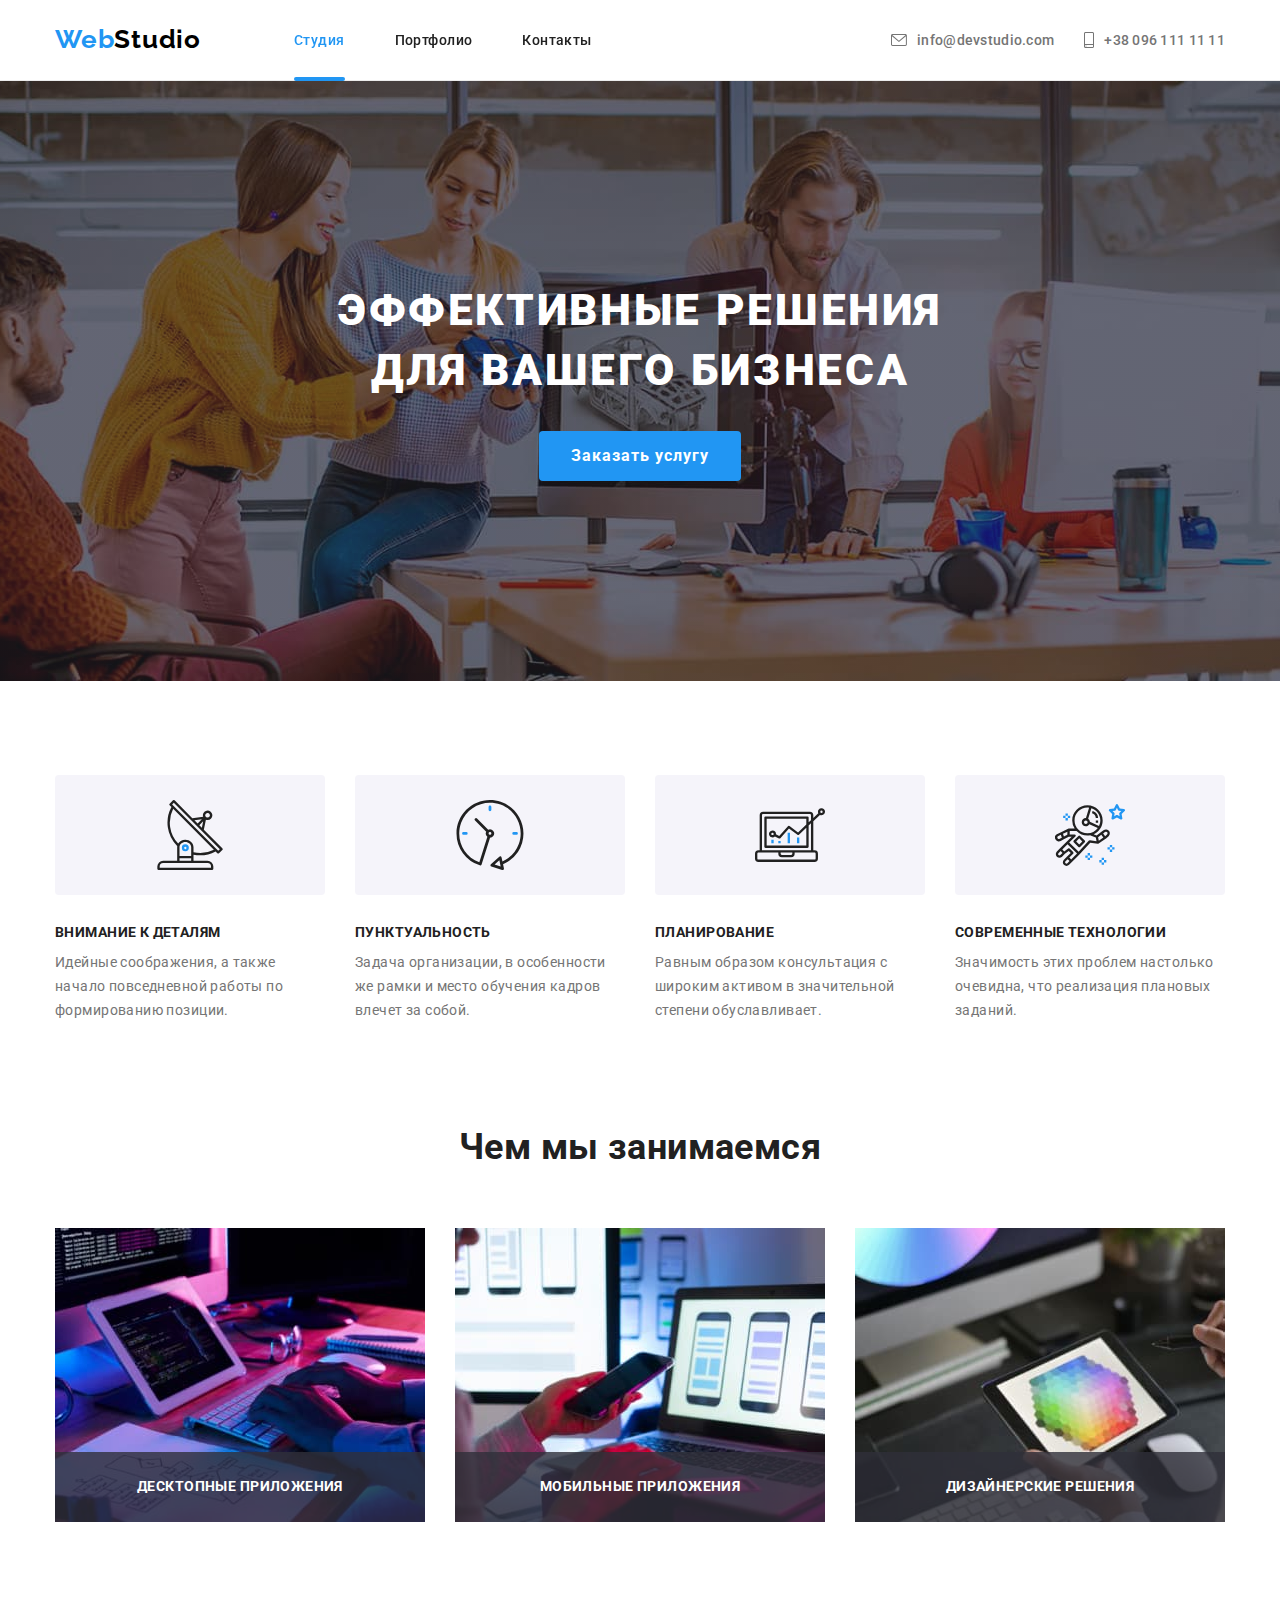
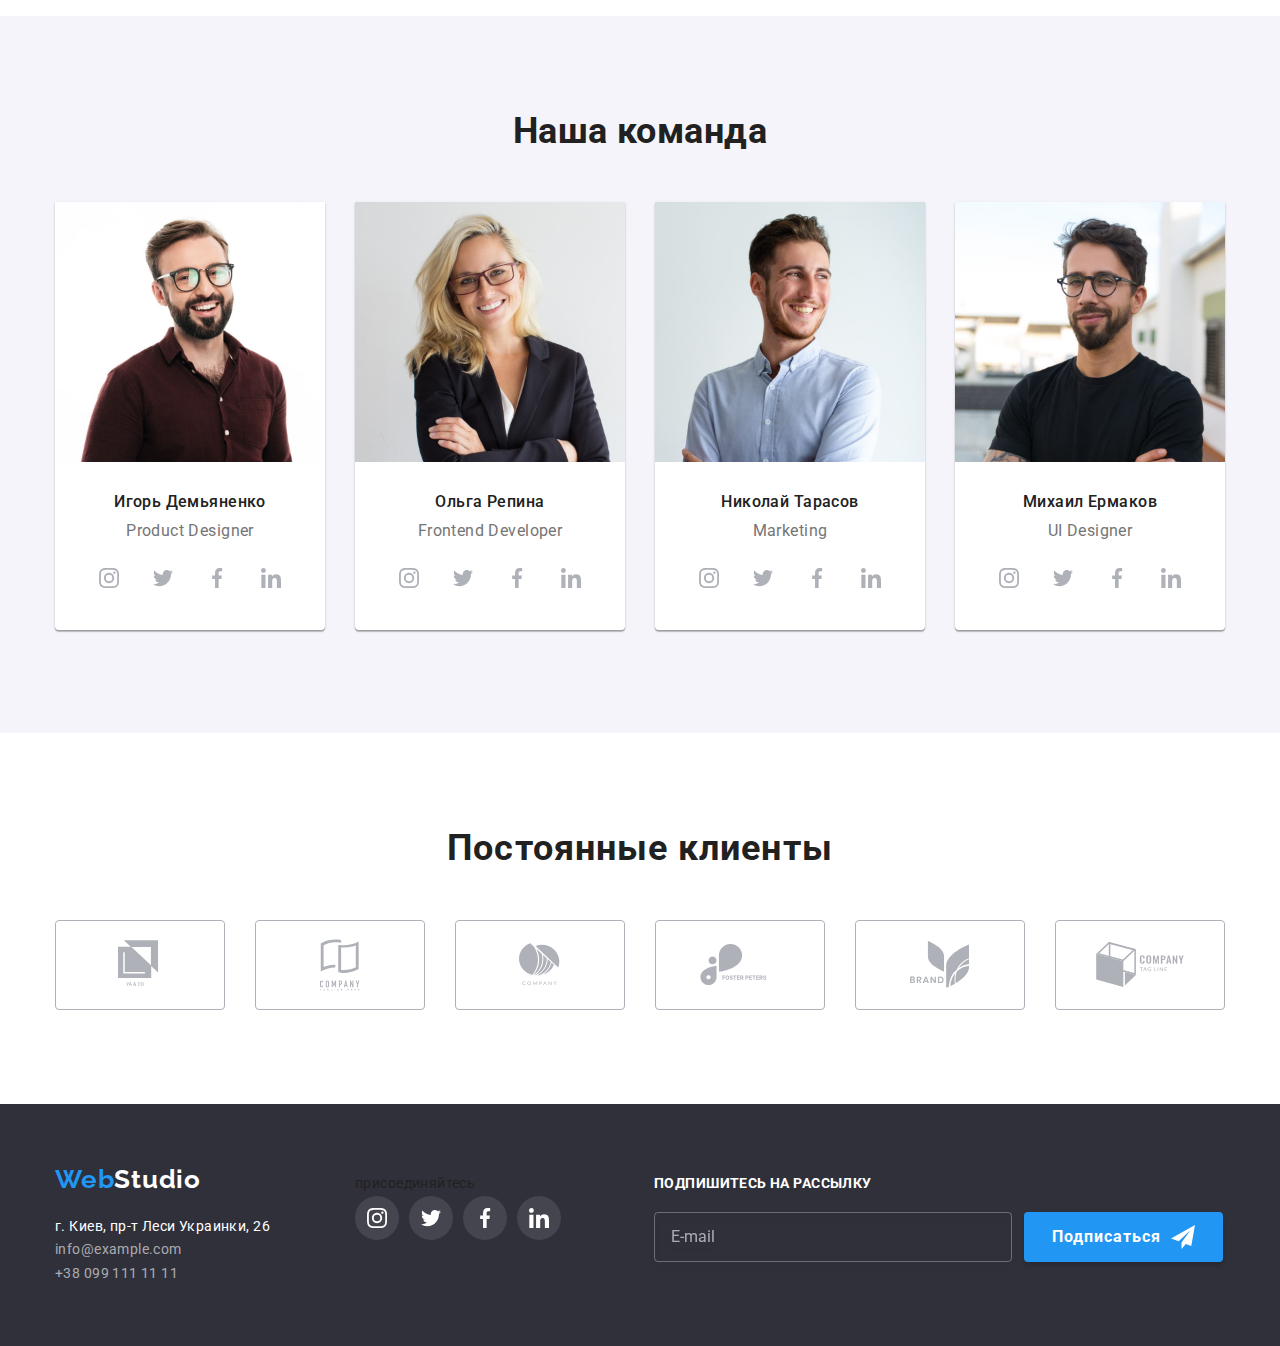
==== commit f18aba2b: "HW #7" ====
--- a/index.html
+++ b/index.html
@@ -25,27 +25,27 @@
 
             <nav class="header-nav">
                 <ul class="list site-nav flexbox">
-                    <li class="item site-nav__item">
+                    <li class="site-nav__item">
                         <a href="./index.html" class="link site-nav__link current">Студия</a>
                     </li>
-                    <li class="item site-nav__item">
+                    <li class="site-nav__item">
                         <a href=" ./portfolio.html" class="link site-nav__link"> <span>Портфолио</span> </a>
                     </li>
-                    <li class="item site-nav__item">
+                    <li class="site-nav__item">
                         <a href="./index.html" class="link site-nav__link">Контакты</a>
                     </li>
                 </ul>
             </nav>
 
             <ul class="list mail-tel-nav flexbox">
-                <li class="item mail-tel-nav__item">
+                <li class="mail-tel-nav__item">
                     <a href="mailto:info@devstudio.com" class="link mail-tel-nav__link flexbox"
                         aria-label="Написать письмо на">
                         <svg class="mail-tel-nav__icon-mail">
                             <use href="./images/icons/sprite.svg#mail"></use>
                         </svg>info@devstudio.com</a>
                 </li>
-                <li class="item mail-tel-nav__item">
+                <li class="mail-tel-nav__item">
                     <a href="tel:+380991111111" class="link mail-tel-nav__link flexbox"
                         aria-label="Позвонить по номеру">
                         <svg class="mail-tel-nav__icon-tel">
@@ -106,12 +106,13 @@
                                 <textarea class="modal-form__comment" name="comment" id="comment" rows="7"
                                     placeholder="Введите текст"></textarea>
 
-                                <label for="checkbox" class="modal-form__checkbox-label"><input type="checkbox"
-                                        class="modal-form__checkbox visually-hidden flexbox" id="checkbox" required />
-                                    <span class="modal-form__checkbox-label title ">Соглашаюсь с рассылкой и
-                                        принимаю</span> <a href="./index.html"
-                                        class="link modal-form__checkbox-agreement--link">Условия
-                                        договора</a>
+                                <label for="checkbox" class="modal-form__checkbox-label flexbox"><input type="checkbox"
+                                        class="modal-form__checkbox visually-hidden" id="checkbox" name="checkbox"
+                                        required />
+                                    <span class="modal-form__checkbox-label--title title ">Соглашаюсь с рассылкой и
+                                        принимаю<a href="./index.html"
+                                            class="link modal-form__checkbox-label--agreement-link">Условия
+                                            договора</a></span>
 
                                 </label>
 
@@ -136,7 +137,7 @@
         <section class=" features">
             <div class="container features__container">
                 <ul class="list flexbox features-list">
-                    <li class="item features-list__item features-list__item--feature-1">
+                    <li class="features-list__item features-list__item--feature-1">
                         <!-- ОСОБЕННОСТИ Feature 1 -->
                         <h3 class="title features-list__title">ВНИМАНИЕ К ДЕТАЛЯМ</h3>
                         <p class="text features-list__text">
@@ -146,7 +147,7 @@
                         </p>
                     </li>
 
-                    <li class="item features-list__item features-list__item--feature-2">
+                    <li class="features-list__item features-list__item--feature-2">
                         <!-- ОСОБЕННОСТИ Feature 2 -->
                         <h3 class="title features-list__title">ПУНКТУАЛЬНОСТЬ</h3>
                         <p class="text features-list__text">
@@ -156,7 +157,7 @@
                         </p>
                     </li>
 
-                    <li class="item features-list__item features-list__item--feature-3">
+                    <li class="features-list__item features-list__item--feature-3">
                         <!-- ОСОБЕННОСТИ Feature 3 -->
                         <h3 class="title features-list__title">ПЛАНИРОВАНИЕ</h3>
                         <p class="text features-list__text">
@@ -165,7 +166,7 @@
                         </p>
                     </li>
 
-                    <li class="item features-list__item features-list__item--feature-4">
+                    <li class="features-list__item features-list__item--feature-4">
                         <!-- ОСОБЕННОСТИ Feature 4 -->
                         <h3 class="title features-list__title">СОВРЕМЕННЫЕ ТЕХНОЛОГИИ</h3>
                         <p class="text features-list__text">
@@ -182,15 +183,15 @@
             <div class="container whatwedo__container">
                 <h2 class="title whatwedo__title"> Чем мы занимаемся</h2>
                 <ul class="list flexbox">
-                    <li class="item whatwedo__list-item">
+                    <li class="whatwedo__list-item">
                         <img src="./images/box-1.jpg" alt="box-1">
                         <p class="whatwedo__list-item--uppertext text">Десктопные приложения</p>
                     </li>
-                    <li class="item whatwedo__list-item">
+                    <li class="whatwedo__list-item">
                         <img src="./images/box-2.jpg" alt="box-2">
                         <p class="whatwedo__list-item--uppertext text">Мобильные приложения</p>
                     </li>
-                    <li class="item whatwedo__list-item">
+                    <li class="whatwedo__list-item">
                         <img src="./images/box-3.jpg" alt="box-3">
                         <p class="whatwedo__list-item--uppertext text">Дизайнерские решения</p>
                     </li>
@@ -205,89 +206,89 @@
                 <h2 class="title our-team__container--title">Наша команда</h2>
                 <ul class="list our-team__team-cards-list flexbox">
 
-                    <li class="item our-team__team-cards-list-item">
+                    <li class="our-team__team-cards-list-item">
                         <img src="./images/team-card-1-ID.jpg" alt="Игорь Демьяненко" width="270">
                         <h3 class="title our-team__team-cards-list-item--title"> Игорь Демьяненко </h3>
                         <p lang="en" class="text our-team__team-cards-list-item--text">Product Designer</p>
                         <ul class="list our-team__social-list flexbox">
                             <li class="our-team__social-list-item"> <a href="https://www.instagram.com/" target="_blank"
                                     class="link our-team__social-list-item-link flexbox">
-                                    <svg class="icon link our-team__social-list-item-icon--instagram">
+                                    <svg class="our-team__social-list-item-icon--instagram">
                                         <use href="./images/icons/sprite.svg#instagram"></use>
                                     </svg></a> </li>
                             <li class="our-team__social-list-item"> <a href="https://www.twitter.com/" target="_blank"
                                     class="link our-team__social-list-item-link flexbox">
-                                    <svg class="icon link our-team__social-list-item-icon--twitter">
+                                    <svg class="our-team__social-list-item-icon--twitter">
                                         <use href="./images/icons/sprite.svg#twitter"> </use>
                                     </svg></a></li>
                             <li class="our-team__social-list-item"> <a href="https://www.facebook.com/" target="_blank"
                                     class="link our-team__social-list-item-link flexbox">
-                                    <svg class="icon link our-team__social-list-item-icon--facebook">
+                                    <svg class="our-team__social-list-item-icon--facebook">
                                         <use href="./images/icons/sprite.svg#facebook"> </use>
                                     </svg></a></li>
                             <li class="our-team__social-list-item"> <a href="https://www.linkedin.com/" target="_blank"
                                     class="link our-team__social-list-item-link flexbox">
-                                    <svg class="icon link our-team__social-list-item-icon--linkedin">
+                                    <svg class="our-team__social-list-item-icon--linkedin">
                                         <use href="./images/icons/sprite.svg#linkedin"> </use>
                                     </svg></a></li>
                         </ul>
                     </li>
 
-                    <li class="item our-team__team-cards-list-item">
+                    <li class="our-team__team-cards-list-item">
                         <img src="./images/team-card-2-OR.jpg" alt="Ольга Репина" width="270">
                         <h3 class="title our-team__team-cards-list-item--title">Ольга Репина</h3>
                         <p lang="en" class="text our-team__team-cards-list-item--text">Frontend Developer</p>
                         <ul class="list our-team__social-list flexbox">
                             <li class="our-team__social-list-item"> <a href="https://www.instagram.com/" target="_blank"
                                     class="link our-team__social-list-item-link flexbox">
-                                    <svg class="icon link our-team__social-list-item-icon--instagram">
+                                    <svg class="our-team__social-list-item-icon--instagram">
                                         <use href="./images/icons/sprite.svg#instagram"></use>
                                     </svg></a> </li>
                             <li class="our-team__social-list-item"> <a href="https://www.twitter.com/" target="_blank"
                                     class="link our-team__social-list-item-link flexbox">
-                                    <svg class="icon link our-team__social-list-item-icon--twitter">
+                                    <svg class="our-team__social-list-item-icon--twitter">
                                         <use href="./images/icons/sprite.svg#twitter"> </use>
                                     </svg></a></li>
                             <li class="our-team__social-list-item"> <a href="https://www.facebook.com/" target="_blank"
                                     class="link our-team__social-list-item-link flexbox">
-                                    <svg class="icon link our-team__social-list-item-icon--facebook">
+                                    <svg class="our-team__social-list-item-icon--facebook">
                                         <use href="./images/icons/sprite.svg#facebook"> </use>
                                     </svg></a></li>
                             <li class="our-team__social-list-item"> <a href="https://www.linkedin.com/" target="_blank"
                                     class="link our-team__social-list-item-link flexbox">
-                                    <svg class="icon link our-team__social-list-item-icon--linkedin">
+                                    <svg class="our-team__social-list-item-icon--linkedin">
                                         <use href="./images/icons/sprite.svg#linkedin"> </use>
                                     </svg></a></li>
                         </ul>
                     </li>
-                    <li class="item our-team__team-cards-list-item">
+                    <li class="our-team__team-cards-list-item">
                         <img src="./images/team-card-3-NT.jpg" alt="Николай Тарасов" width="270">
                         <h3 class="title our-team__team-cards-list-item--title">Николай Тарасов</h3>
                         <p lang="en" class="text our-team__team-cards-list-item--text">Marketing</p>
                         <ul class="list our-team__social-list flexbox">
                             <li class="our-team__social-list-item"> <a href="https://www.instagram.com/" target="_blank"
                                     class="link our-team__social-list-item-link flexbox">
-                                    <svg class="icon link our-team__social-list-item-icon--instagram">
+                                    <svg class="our-team__social-list-item-icon--instagram">
                                         <use href="./images/icons/sprite.svg#instagram"></use>
                                     </svg></a> </li>
                             <li class="our-team__social-list-item"> <a href="https://www.twitter.com/" target="_blank"
                                     class="link our-team__social-list-item-link flexbox">
-                                    <svg class="icon link our-team__social-list-item-icon--twitter">
+                                    <svg class="our-team__social-list-item-icon--twitter">
                                         <use href="./images/icons/sprite.svg#twitter"> </use>
                                     </svg></a></li>
                             <li class="our-team__social-list-item"> <a href="https://www.facebook.com/" target="_blank"
                                     class="link our-team__social-list-item-link flexbox">
-                                    <svg class="icon link our-team__social-list-item-icon--facebook">
+                                    <svg class="our-team__social-list-item-icon--facebook">
                                         <use href="./images/icons/sprite.svg#facebook"> </use>
                                     </svg></a></li>
                             <li class="our-team__social-list-item"> <a href="https://www.linkedin.com/" target="_blank"
                                     class="link our-team__social-list-item-link flexbox">
-                                    <svg class="icon link our-team__social-list-item-icon--linkedin">
+                                    <svg class="our-team__social-list-item-icon--linkedin">
                                         <use href="./images/icons/sprite.svg#linkedin"> </use>
                                     </svg></a></li>
                         </ul>
                     </li>
-                    <li class="item our-team__team-cards-list-item">
+                    <li class="our-team__team-cards-list-item">
 
                         <img src="./images/team-card-4-ME.jpg" alt="Михаил Ермаков" width="270">
 
@@ -296,22 +297,22 @@
                         <ul class="list our-team__social-list flexbox">
                             <li class="our-team__social-list-item"> <a href="https://www.instagram.com/" target="_blank"
                                     class="link our-team__social-list-item-link flexbox">
-                                    <svg class="icon link our-team__social-list-item-icon--instagram">
+                                    <svg class="our-team__social-list-item-icon--instagram">
                                         <use href="./images/icons/sprite.svg#instagram"></use>
                                     </svg></a> </li>
                             <li class="our-team__social-list-item"> <a href="https://www.twitter.com/" target="_blank"
                                     class="link our-team__social-list-item-link flexbox">
-                                    <svg class="icon link our-team__social-list-item-icon--twitter">
+                                    <svg class="our-team__social-list-item-icon--twitter">
                                         <use href="./images/icons/sprite.svg#twitter"> </use>
                                     </svg></a></li>
                             <li class="our-team__social-list-item"> <a href="https://www.facebook.com/" target="_blank"
                                     class="link our-team__social-list-item-link flexbox">
-                                    <svg class="icon link our-team__social-list-item-icon--facebook">
+                                    <svg class="our-team__social-list-item-icon--facebook">
                                         <use href="./images/icons/sprite.svg#facebook"> </use>
                                     </svg></a></li>
                             <li class="our-team__social-list-item"> <a href="https://www.linkedin.com/" target="_blank"
                                     class="link our-team__social-list-item-link flexbox">
-                                    <svg class="icon link our-team__social-list-item-icon--linkedin">
+                                    <svg class="our-team__social-list-item-icon--linkedin">
                                         <use href="./images/icons/sprite.svg#linkedin"> </use>
                                     </svg></a></li>
                         </ul>
@@ -326,39 +327,39 @@
             <div class="container our-clients__container">
                 <h2 class="title our-clients__container--title">Постоянные клиенты</h2>
                 <ul class="list our-clients__list flexbox">
-                    <li class="item our-clients__list-item flexbox">
-                        <a href="/" target="_blank" class="link flexbox">
-                            <svg class="icon our-clients__list-item-icon--client-1">
+                    <li class="our-clients__list-item flexbox">
+                        <a href="/" target="_blank" class="link flexbox">
+                            <svg class="our-clients__list-item-icon--client-1">
                                 <use href="./images/icons/sprite.svg#client-1"></use>
                             </svg> <span class="hidden-title">client-1</span> </a>
                     </li>
-                    <li class="item our-clients__list-item flexbox">
-                        <a href="/" target="_blank" class="link flexbox">
-                            <svg class="icon our-clients__list-item-icon--client-2">
+                    <li class="our-clients__list-item flexbox">
+                        <a href="/" target="_blank" class="link flexbox">
+                            <svg class="our-clients__list-item-icon--client-2">
                                 <use href="./images/icons/sprite.svg#client-2"></use>
                             </svg> <span class="hidden-title">client-2</span> </a>
                     </li>
-                    <li class="item our-clients__list-item flexbox">
-                        <a href="/" target="_blank" class="link flexbox">
-                            <svg class="icon our-clients__list-item-icon--client-3">
+                    <li class="our-clients__list-item flexbox">
+                        <a href="/" target="_blank" class="link flexbox">
+                            <svg class="our-clients__list-item-icon--client-3">
                                 <use href="./images/icons/sprite.svg#client-3"></use>
                             </svg> <span class="hidden-title">client-3</span> </a>
                     </li>
-                    <li class="item our-clients__list-item flexbox">
-                        <a href="/" target="_blank" class="link flexbox">
-                            <svg class="icon our-clients__list-item-icon--client-4">
+                    <li class="our-clients__list-item flexbox">
+                        <a href="/" target="_blank" class="link flexbox">
+                            <svg class="our-clients__list-item-icon--client-4">
                                 <use href="./images/icons/sprite.svg#client-4"></use>
                             </svg> <span class="hidden-title">client-4</span> </a>
                     </li>
-                    <li class="item our-clients__list-item flexbox">
-                        <a href="/" target="_blank" class="link flexbox">
-                            <svg class="icon our-clients__list-item-icon--client-5">
+                    <li class="our-clients__list-item flexbox">
+                        <a href="/" target="_blank" class="link flexbox">
+                            <svg class="our-clients__list-item-icon--client-5">
                                 <use href="./images/icons/sprite.svg#client-5"></use>
                             </svg> <span class="hidden-title">client-5</span> </a>
                     </li>
-                    <li class="item our-clients__list-item flexbox">
-                        <a href="/" target="_blank" class="link flexbox">
-                            <svg class="icon our-clients__list-item-icon--client-6">
+                    <li class="our-clients__list-item flexbox">
+                        <a href="/" target="_blank" class="link flexbox">
+                            <svg class="our-clients__list-item-icon--client-6">
                                 <use href="./images/icons/sprite.svg#client-6"></use>
                             </svg> <span class="hidden-title">client-6</span> </a>
                     </li>
@@ -376,7 +377,7 @@
                 <li class="item">
                     <a href="./index.html" lang="en" class="link logo footer-page__logo"> <span
                             class="logo__web-logotext">Web</span><span
-                            class="logo__studio-logotext footer-page__list-general-contacts--logo__studio-logotext">Studio</span>
+                            class="logo__studio-logotext footer-page__logo--studio-logotext">Studio</span>
                     </a>
                 </li>
                 <li class="item">
@@ -398,23 +399,23 @@
                 </li>
                 <li class="item">
                     <ul class="list footer-page__social-list flexbox">
-                        <li class="item footer-page__social-list-item"> <a href="https://www.instagram.com/"
-                                target="_blank" class="link footer-page__social-list-link flexbox">
+                        <li class="footer-page__social-list-item"> <a href="https://www.instagram.com/" target="_blank"
+                                class="link footer-page__social-list-link flexbox">
                                 <svg class="footer-page__social-list-icon--instagram">
                                     <use href="./images/icons/sprite.svg#instagram"></use>
                                 </svg></a> </li>
-                        <li class="item footer-page__social-list-item"> <a href="https://www.twitter.com/"
-                                target="_blank" class="link footer-page__social-list-link flexbox">
+                        <li class="footer-page__social-list-item"> <a href="https://www.twitter.com/" target="_blank"
+                                class="link footer-page__social-list-link flexbox">
                                 <svg class="footer-page__social-list-icon--twitter">
                                     <use href="./images/icons/sprite.svg#twitter"> </use>
                                 </svg></a></li>
-                        <li class="item footer-page__social-list-item"> <a href="https://www.facebook.com/"
-                                target="_blank" class="link footer-page__social-list-link flexbox">
+                        <li class="footer-page__social-list-item"> <a href="https://www.facebook.com/" target="_blank"
+                                class="link footer-page__social-list-link flexbox">
                                 <svg class="footer-page__social-list-icon--facebook">
                                     <use href="./images/icons/sprite.svg#facebook"> </use>
                                 </svg></a></li>
-                        <li class="item footer-page__social-list-item"> <a href="https://www.linkedin.com/"
-                                target="_blank" class="link footer-page__social-list-link flexbox">
+                        <li class="footer-page__social-list-item"> <a href="https://www.linkedin.com/" target="_blank"
+                                class="link footer-page__social-list-link flexbox">
                                 <svg class="footer-page__social-list-icon--linkedin">
                                     <use href="./images/icons/sprite.svg#linkedin"> </use>
                                 </svg></a></li>
@@ -426,7 +427,7 @@
                 <li class="item">
                     <p class="text footer-page__form-container--text">Подпишитесь на рассылку</p>
                 </li>
-                <li class="item flexbox">
+                <li class="flexbox">
                     <form class="js-form flexbox footer-form" id="footer-form">
                         <label for="mail-submit"></label>
                         <input class="footer-form__field" type="email" name="mail-submit" id="mail-submit"
--- a/css/main.min.css
+++ b/css/main.min.css
@@ -1,2 +1,2 @@
-html{box-sizing:border-box}*,*::after,*::before{box-sizing:inherit}img{display:block;max-width:100%;height:auto}body{font-family:Roboto, sans-serif;color:#212121;background-color:#fff;font-size:14px;font-weight:400;letter-spacing:0.03em}main{padding-top:81px}.container{width:1200px;padding-left:15px;padding-right:15px;margin:0px auto}.list{list-style-type:none;margin:0;padding:0}.title{margin:0}.text{margin:0}.link{text-decoration:none;color:#757575;cursor:pointer;transition:color 250ms cubic-bezier(0.4, 0, 0.2, 1)}.item .link:hover,.item .link:focus,.item .link:active{color:#2196f3;outline-color:#2196f3}.flexbox{display:flex;flex-wrap:wrap}.hidden-title{position:absolute;width:1px;height:1px;margin:-1px;border:0;padding:0;clip:rect(0 0 0 0);overflow:hidden}.header-page{position:fixed;width:100%;z-index:1;background-color:#fff;border-bottom:1px solid #ececec}.header-page .flexbox{align-items:center}.logo{font-family:Raleway, sans-serif;font-weight:700;font-size:26px;line-height:1.19;letter-spacing:0.03em;display:inline-block;outline-color:#2196f3}.header-page .logo{margin-top:24px;margin-bottom:25px;margin-right:93px}.logo__web-logotext{color:#2196f3}.logo__studio-logotext{color:#000}.header-nav{font-weight:500;margin-right:auto}.site-nav__item:not(:last-child){margin-right:50px}.site-nav__link{padding:33px 0;color:#212121;position:relative}.site-nav__link.current{color:#2196f3}.site-nav__link.current::after{position:absolute;content:"";display:block;background-color:#2196f3;height:4px;width:100%;border-radius:2px;bottom:0}.mail-tel-nav{font-weight:500;letter-spacing:0.02em}.mail-tel-nav__item:not(:last-child){margin-right:30px}.mail-tel-nav__icon-mail{width:16px;height:12px;fill:#757575;margin-right:10px}.mail-tel-nav__icon-tel{width:10px;height:16px;fill:#757575;margin-right:10px;transition:fill 250ms cubic-bezier(0.4, 0, 0.2, 1)}.mail-tel-nav__link:hover .mail-tel-nav__icon-tel,.mail-tel-nav__link:focus .mail-tel-nav__icon-tel,.mail-tel-nav__link:hover .mail-tel-nav__icon-mail,.mail-tel-nav__link:focus .mail-tel-nav__icon-mail{fill:#2196f3}.hero-page{background:#2f303a}.container-hero{max-width:1600px;height:600px;margin:0px auto;flex-direction:column;align-items:center;justify-content:center;background-image:linear-gradient(rgba(47,48,58,0.4), rgba(47,48,58,0.4)),url("../images/hero-bg.jpg");background-repeat:no-repeat;background-position:center;background-size:auto}.hero-page__title{color:#fff;font-weight:900;font-size:44px;line-height:1.36;letter-spacing:0.06em;text-transform:uppercase;text-align:center;margin-bottom:30px;max-width:650px}.hero-page__button{color:#fff;font-weight:700;font-size:16px;line-height:1.87;background-color:#2196f3;letter-spacing:0.06em;padding:10px 32px;border:none;outline-color:#2196f3;border-radius:4px;cursor:pointer}.backdrop{position:fixed;top:0;left:0;width:100%;height:100%;background-color:rgba(0,0,0,0.2);z-index:1;opacity:1;transition:transform 250ms cubic-bezier(0.4, 0, 0.2, 1)}.backdrop.is-hidden{opacity:0;pointer-events:none;visibility:hidden}.backdrop.is-hidden .modal{transform:translate(500%, -50%) scale(2.1) rotate(-40deg)}.modal{position:absolute;top:50%;left:50%;transform:translate(-50%, -50%) scale(1);min-width:528px;min-height:581px;padding:40px;background:#fff;box-shadow:0px 1px 3px rgba(0,0,0,0.12),0px 1px 1px rgba(0,0,0,0.14),0px 2px 1px rgba(0,0,0,0.2);border-radius:4px;transition:transform 250ms cubic-bezier(0.4, 0, 0.2, 1)}.js-form{position:relative}.modal__button{position:absolute;right:8px;top:8px;background-color:#fff;border:1px solid rgba(0,0,0,0.1);border-radius:50%;padding:6px;cursor:pointer;outline-color:#2196f3}.modal__icon-close{width:18px;height:18px;fill:#000;transition:fill 250ms cubic-bezier(0.4, 0, 0.2, 1)}.modal__button:hover .modal__icon-close,.modal__button:focus .modal__icon-close{fill:#2196f3}.modal-form__title{font-weight:700;font-size:20px;line-height:1.15;text-align:center;margin:0;margin-bottom:12px}.modal-form__inputs-container{flex-direction:column;color:#757575;margin-bottom:30px}.modal-form__input{padding:0;border:1px solid rgba(33,33,33,0.2);border-radius:4px;width:100%;cursor:pointer;color:#212121;line-height:2.75;outline-color:transparent;transition:outline-color 250ms cubic-bezier(0.4, 0, 0.2, 1)}.modal-form__input:focus{outline-color:#2196f3}.modal-form__icon-container>.modal-form__input{padding-left:42px}.modal-form__label-titles{margin-bottom:4px}.modal-form__icon-container{position:relative;margin-bottom:10px}.modal-form__icon-container--icon{position:absolute;left:0;transform:translate(12px, 11px);fill:#212121;width:18px;height:18px;cursor:pointer;transition:fill 250ms cubic-bezier(0.4, 0, 0.2, 1)}.modal-form__input:focus+.modal-form__icon-container--icon{fill:#2196f3}.modal-form__comment{padding:12px 16px;border:1px solid rgba(33,33,33,0.2);border-radius:4px;width:100%;cursor:pointer;margin-bottom:20px;width:100%;resize:none;outline-color:transparent;transition:outline-color 250ms cubic-bezier(0.4, 0, 0.2, 1)}.modal-form__comment::placeholder{line-height:1.14;letter-spacing:0.01em;color:rgba(117,117,117,0.5)}.modal-form__comment:focus{outline-color:#2196f3}.visually-hidden{position:absolute !important;clip:rect(1px 1px 1px 1px);clip:rect(1px, 1px, 1px, 1px);padding:0 !important;border:0 !important;height:1px !important;width:1px !important;overflow:hidden}.modal-form__checkbox{justify-content:center;line-height:1.71}.modal-form__checkbox-label-title::before{content:"";display:inline-block;vertical-align:-11%;width:16px;height:15px;border:2px solid #212121;border-radius:2px;margin-right:8px;cursor:pointer;transition:all 250ms cubic-bezier(0.4, 0, 0.2, 1)}.modal-form__checkbox:checked ~ .modal-form__checkbox-label-title::before{border:2px solid #2196f3;border-radius:2px;background-color:#2196f3;background-image:url(../images/icons/vector-check.svg);background-size:contain;background-repeat:no-repeat}.modal-form__checkbox-agreement--link{color:#2196f3;text-decoration:underline;outline-color:#2196f3;margin-left:4px}.modal-form__submit-button{font-weight:700;font-size:16px;line-height:1.87;display:flex;align-items:center;text-align:center;letter-spacing:0.06em;color:#ffffff;background-color:#2196f3;border:none;box-shadow:0px 4px 4px rgba(0,0,0,0.15);border-radius:4px;padding:10px 55px;margin:0px auto;cursor:pointer;outline-color:#2196f3}.features__container{padding-top:94px;padding-bottom:94px}.features-list__title{font-weight:700;font-size:14px;line-height:1.14;text-transform:uppercase;padding:0;margin-bottom:10px}.features-list__text{color:#757575;font-size:14px;line-height:1.71;padding:0}.features-list__item{flex-basis:calc((100% - 3 * 30px) / 4)}.features-list__item:not(:last-child){margin-right:30px}.features-list__item--feature-1::before{content:"";display:block;height:120px;background-color:#f5f4fa;background-image:url(../images/icons/antenna.svg);background-size:70px;background-repeat:no-repeat;background-position:center;border-radius:4px;margin-bottom:30px}.features-list__item--feature-2::before{content:"";display:block;height:120px;background-color:#f5f4fa;background-image:url(../images/icons/clock.svg);background-size:70px;background-repeat:no-repeat;background-position:center;border-radius:4px;margin-bottom:30px}.features-list__item--feature-3::before{content:"";display:block;height:120px;background-color:#f5f4fa;background-image:url(../images/icons/diagram.svg);background-size:70px;background-repeat:no-repeat;background-position:center;border-radius:4px;margin-bottom:30px}.features-list__item--feature-4::before{content:"";display:block;height:120px;background-color:#f5f4fa;background-image:url(../images/icons/astronaut.svg);background-size:70px;background-repeat:no-repeat;background-position:center;border-radius:4px;margin-bottom:30px}.whatwedo__container{padding-bottom:94px}.whatwedo__title{font-weight:700;font-size:36px;line-height:1.71;text-align:center;margin-bottom:50px}.whatwedo__list-item{flex-basis:calc 0 px/3;position:relative}.whatwedo__list-item:not(:last-child){margin-right:30px}.whatwedo__list-item--uppertext{position:absolute;bottom:0;right:0;background:rgba(47,48,58,0.8);height:70px;width:100%;color:#fff;font-weight:700;line-height:1.14;text-align:center;text-transform:uppercase;padding:27px 82px}.our-team{background:#f5f4fa}.our-team__container{padding-top:94px;padding-bottom:9px}.our-team__container--title{font-weight:700;font-size:36px;line-height:1.17;text-align:center;margin-bottom:50px}.our-team__team-cards-list{width:calc((100% - 30 * 3) / 4);align-items:center;padding-bottom:94px}.our-team__team-cards-list-item{background-color:#fff;border-radius:0px 0px 4px 4px;box-shadow:0px 1px 3px rgba(0,0,0,0.12),0px 1px 1px rgba(0,0,0,0.14),0px 2px 1px rgba(0,0,0,0.2)}.our-team__team-cards-list-item:not(:last-child){margin-right:30px}.our-team__team-cards-list-item--title{padding-top:30px;font-weight:500;font-size:16px;line-height:1.19;text-align:center;margin-bottom:10px}.our-team__team-cards-list-item--text{color:#757575;font-size:16px;line-height:1.19;text-align:center;margin-bottom:16px}.our-team__social-list{padding-bottom:30px;justify-content:center}.our-team__social-list-item-link{width:44px;height:44px;border-radius:50%;box-shadow:none;background-color:#fff;padding:12px;transition:background-color 250ms cubic-bezier(0.4, 0, 0.2, 1)}.our-team__social-list-item-link:hover,.our-team__social-list-item-link:focus{background-color:#2196f3}.our-team__social-list-item:not(:last-child){margin-right:10px}.our-team__social-list-item-icon--instagram,.our-team__social-list-item-icon--twitter,.our-team__social-list-item-icon--facebook,.our-team__social-list-item-icon--linkedin{width:20px;height:20px;fill:#afb1b8;transition:fill 250ms cubic-bezier(0.4, 0, 0.2, 1)}.our-team__social-list-item-link:hover .our-team__social-list-item-icon--instagram,.our-team__social-list-item-link:hover .our-team__social-list-item-icon--twitter,.our-team__social-list-item-link:hover .our-team__social-list-item-icon--facebook,.our-team__social-list-item-link:hover .our-team__social-list-item-icon--linkedin,.our-team__social-list-item-link:focus .our-team__social-list-item-icon--instagram,.our-team__social-list-item-link:focus .our-team__social-list-item-icon--twitter,.our-team__social-list-item-link:focus .our-team__social-list-item-icon--facebook,.our-team__social-list-item-link:focus .our-team__social-list-item-icon--linkedin{fill:#fff}.our-clients__container{padding:94px 15px}.our-clients__container--title{font-weight:700;font-size:36px;line-height:1.17;text-align:center;letter-spacing:0.03em;margin-bottom:50px}.our-clients__list-item{border:1px solid #afb1b8;box-sizing:border-box;border-radius:4px;width:calc((100% - 30px * 5) / 6);height:90px;justify-content:center;align-items:center;transition:border-color 250ms cubic-bezier(0.4, 0, 0.2, 1)}.our-clients__list-item:not(:last-child){margin-right:30px}.our-clients__list-item:hover,.our-clients__list-item:focus{border-color:#2196f3;cursor:pointer}.our-clients__list-item-icon--client-1,.our-clients__list-item-icon--client-2,.our-clients__list-item-icon--client-3,.our-clients__list-item-icon--client-4,.our-clients__list-item-icon--client-5,.our-clients__list-item-icon--client-6{fill:#afb1b8;transition:fill 250ms cubic-bezier(0.4, 0, 0.2, 1)}.our-clients__list-item-icon--client-1{width:44.27px;height:49.23px}.our-clients__list-item:hover .our-clients__list-item-icon--client-1,.our-clients__list-item:focus .our-clients__list-item-icon--client-1{fill:#2196f3;cursor:pointer}.our-clients__list-item-icon--client-2{width:40px;height:52px}.our-clients__list-item:hover .our-clients__list-item-icon--client-2,.our-clients__list-item:focus .our-clients__list-item-icon--client-2{fill:#2196f3;cursor:pointer}.our-clients__list-item-icon--client-3{width:41px;height:42.6px}.our-clients__list-item:hover .our-clients__list-item-icon--client-3,.our-clients__list-item:focus .our-clients__list-item-icon--client-3{fill:#2196f3;cursor:pointer}.our-clients__list-item-icon--client-4{width:79.66px;height:42.02px}.our-clients__list-item:hover .our-clients__list-item-icon--client-4,.our-clients__list-item:focus .our-clients__list-item-icon--client-4{fill:#2196f3;cursor:pointer}.our-clients__list-item-icon--client-5{width:59px;height:47px}.our-clients__list-item:hover .our-clients__list-item-icon--client-5,.our-clients__list-item:focus .our-clients__list-item-icon--client-5{fill:#2196f3;cursor:pointer}.our-clients__list-item-icon--client-6{width:88.48px;height:45.44px}.our-clients__list-item:hover .our-clients__list-item-icon--client-6,.our-clients__list-item:focus .our-clients__list-item-icon--client-6{fill:#2196f3;cursor:pointer}.footer-page{background-color:#2f303a;line-height:1.71}.footer-page__container{align-items:baseline;padding-top:60px;padding-bottom:60px}.footer-page__list-general-contacts{margin-right:85px}.footer-page__logo{margin-bottom:20px}.footer-page__list-general-contacts--logo__studio-logotext{color:#fff}.footer-page__list-general-contacts--address{font-style:normal;color:#fff;display:block}.footer-page__list-general-contacts--mailtel{color:rgba(255,255,255,0.6);margin-top:9px}.footer-page__list-item-join-to-us--text{color:#fff;font-weight:700;line-height:1.14;text-transform:uppercase;margin-bottom:20px}.footer-page__list-join-to-us{margin-right:93px}.footer-page__social-list-item:not(:last-child){margin-right:10px}.footer-page__social-list-link{width:44px;height:44px;border-radius:50%;box-shadow:none;background-color:rgba(255,255,255,0.1);padding:12px;transition:background-color 250ms cubic-bezier(0.4, 0, 0.2, 1)}.footer-page__social-list-link:hover,.footer-page__social-list-link:focus{background-color:#2196f3}.footer-page__social-list-icon--instagram,.footer-page__social-list-icon--twitter,.footer-page__social-list-icon--facebook,.footer-page__social-list-icon--linkedin{width:20px;height:20px;fill:#fff}.footer-page__form-container{color:#fff;font-weight:700;line-height:1.14;text-transform:uppercase}.footer-page__form-container--text{margin-bottom:20px}.footer-form__field{background-color:transparent;height:50px;border:1px solid rgba(255,255,255,0.3);filter:drop-shadow(0px 4px 4px rgba(0,0,0,0.15));border-radius:4px;margin-right:12px;padding:15px 16px;width:358px;outline-color:#2196f3;color:#fff}.footer-form__field::placeholder{font-size:16px;line-height:1.25;color:rgba(255,255,255,0.6)}.footer-form__button-submit{background:#2196f3;border:none;box-shadow:0px 4px 4px rgba(0,0,0,0.15);border-radius:4px;padding:10px 28px;cursor:pointer;outline-color:#2196f3;color:#fff;font-weight:700;font-size:16px;line-height:1.87;display:flex;align-items:center;text-align:center;letter-spacing:0.06em}.footer-form__button-submit::after{content:"";width:24px;height:24px;background-image:url(../images/icons/footer-icon-send.svg);margin-left:10px}
+html{box-sizing:border-box}*,*::after,*::before{box-sizing:inherit}img{display:block;max-width:100%;height:auto}body{font-family:Roboto, sans-serif;color:#212121;background-color:#fff;font-size:14px;font-weight:400;letter-spacing:0.03em}main{padding-top:81px}.container{width:1200px;padding-left:15px;padding-right:15px;margin:0px auto}.list{list-style-type:none;margin:0;padding:0}.title{margin:0}.text{margin:0}.link{text-decoration:none;color:#757575;cursor:pointer;transition:color 250ms cubic-bezier(0.4, 0, 0.2, 1)}.flexbox{display:flex;flex-wrap:wrap}.hidden-title{position:absolute;width:1px;height:1px;margin:-1px;border:0;padding:0;clip:rect(0 0 0 0);overflow:hidden}.visually-hidden{position:absolute !important;clip:rect(1px 1px 1px 1px);clip:rect(1px, 1px, 1px, 1px);padding:0 !important;border:0 !important;height:1px !important;width:1px !important;overflow:hidden}.header-page{position:fixed;width:100%;z-index:1;background-color:#fff;border-bottom:1px solid #ececec}.header-page .flexbox{align-items:center}.header-page .logo{margin-top:24px;margin-bottom:25px;margin-right:93px}.logo{font-family:Raleway, sans-serif;font-weight:700;font-size:26px;line-height:1.19;letter-spacing:0.03em;display:inline-block;outline-color:#2196f3}.logo__web-logotext{color:#2196f3}.logo__studio-logotext{color:#000}.header-nav{font-weight:500;margin-right:auto}.site-nav__item:not(:last-child){margin-right:50px}.site-nav__link{padding:33px 0;color:#212121;position:relative}.site-nav__link:hover,.site-nav__link:focus,.site-nav__link:active{color:#2196f3;outline-color:#2196f3}.site-nav__link.current{color:#2196f3}.site-nav__link.current::after{position:absolute;content:"";display:block;background-color:#2196f3;height:4px;width:100%;border-radius:2px;bottom:0}.mail-tel-nav{font-weight:500;letter-spacing:0.02em}.mail-tel-nav__item:not(:last-child){margin-right:30px}.mail-tel-nav__icon-mail{width:16px;height:12px;fill:#757575;margin-right:10px;transition:fill 250ms cubic-bezier(0.4, 0, 0.2, 1)}.mail-tel-nav__link:hover .mail-tel-nav__icon-mail,.mail-tel-nav__link:focus .mail-tel-nav__icon-mail{fill:#2196f3}.mail-tel-nav__icon-tel{width:10px;height:16px;fill:#757575;margin-right:10px;transition:fill 250ms cubic-bezier(0.4, 0, 0.2, 1)}.mail-tel-nav__link:hover .mail-tel-nav__icon-tel,.mail-tel-nav__link:focus .mail-tel-nav__icon-tel{fill:#2196f3}.mail-tel-nav__link:hover,.mail-tel-nav__link:focus{color:#2196f3;outline-color:#2196f3}.container-hero{max-width:1600px;height:600px;margin:0px auto;flex-direction:column;align-items:center;justify-content:center;background-image:linear-gradient(rgba(47,48,58,0.4), rgba(47,48,58,0.4)),url("../images/hero-bg.jpg");background-repeat:no-repeat;background-position:center;background-size:auto}.hero-page{background:#2f303a}.hero-page__title{color:#fff;font-weight:900;font-size:44px;line-height:1.36;letter-spacing:0.06em;text-transform:uppercase;text-align:center;margin-bottom:30px;max-width:650px}.hero-page__button{color:#fff;font-weight:700;font-size:16px;line-height:1.87;background-color:#2196f3;letter-spacing:0.06em;padding:10px 32px;border:none;outline-color:#2196f3;border-radius:4px;cursor:pointer}.backdrop{position:fixed;top:0;left:0;width:100%;height:100%;background-color:rgba(0,0,0,0.2);z-index:1;opacity:1;transition:transform 250ms cubic-bezier(0.4, 0, 0.2, 1)}.backdrop.is-hidden{opacity:0;pointer-events:none;visibility:hidden}.js-form{position:relative}.modal{position:absolute;top:50%;left:50%;transform:translate(-50%, -50%) scale(1);min-width:528px;min-height:581px;padding:40px;background:#fff;box-shadow:0px 1px 3px rgba(0,0,0,0.12),0px 1px 1px rgba(0,0,0,0.14),0px 2px 1px rgba(0,0,0,0.2);border-radius:4px;transition:transform 250ms cubic-bezier(0.4, 0, 0.2, 1)}.backdrop.is-hidden .modal{transform:translate(500%, -50%) scale(2.1) rotate(-40deg)}.modal__button{position:absolute;right:8px;top:8px;background-color:#fff;border:1px solid rgba(0,0,0,0.1);border-radius:50%;padding:6px;cursor:pointer;outline-color:#2196f3}.modal__icon-close{width:18px;height:18px;fill:#000;transition:fill 250ms cubic-bezier(0.4, 0, 0.2, 1)}.modal__button:hover .modal__icon-close,.modal__button:focus .modal__icon-close{fill:#2196f3}.modal-form__title{font-weight:700;font-size:20px;line-height:1.15;text-align:center;margin:0;margin-bottom:12px}.modal-form__label-titles{margin-bottom:4px}.modal-form__inputs-container{flex-direction:column;color:#757575;margin-bottom:30px}.modal-form__input{padding:0;border:1px solid rgba(33,33,33,0.2);border-radius:4px;width:100%;cursor:pointer;color:#212121;line-height:2.75;outline-color:transparent;transition:outline-color 250ms cubic-bezier(0.4, 0, 0.2, 1)}.modal-form__input:focus{outline-color:#2196f3}.modal-form__input__icon-container>.modal-form__input_input{padding-left:42px}.modal-form__icon-container{position:relative;margin-bottom:10px}.modal-form__icon-container--icon{position:absolute;left:0;transform:translate(12px, 11px);fill:#212121;width:18px;height:18px;cursor:pointer;transition:fill 250ms cubic-bezier(0.4, 0, 0.2, 1)}.modal-form__input:focus+.modal-form__icon-container--icon{fill:#2196f3}.modal-form__comment{padding:12px 16px;border:1px solid rgba(33,33,33,0.2);border-radius:4px;width:100%;cursor:pointer;margin-bottom:20px;width:100%;resize:none;outline-color:transparent;transition:outline-color 250ms cubic-bezier(0.4, 0, 0.2, 1)}.modal-form__comment::placeholder{line-height:1.14;letter-spacing:0.01em;color:rgba(117,117,117,0.5)}.modal-form__comment:focus{outline-color:#2196f3}.modal-form__checkbox-label{justify-content:center;line-height:1.71}.modal-form__checkbox-label--title::before{content:"";display:inline-block;vertical-align:-11%;width:16px;height:15px;border:2px solid #212121;border-radius:2px;margin-right:8px;cursor:pointer;transition:all 250ms cubic-bezier(0.4, 0, 0.2, 1)}.modal-form__checkbox:checked ~ .modal-form__checkbox-label--title::before{border:2px solid #2196f3;border-radius:2px;background-color:#2196f3;background-image:url(../images/icons/vector-check.svg);background-size:contain;background-repeat:no-repeat}.modal-form__checkbox-label--agreement-link{color:#2196f3;text-decoration:underline;outline-color:#2196f3;margin-left:4px}.modal-form__submit-button{font-weight:700;font-size:16px;line-height:1.87;display:flex;align-items:center;text-align:center;letter-spacing:0.06em;color:#ffffff;background-color:#2196f3;border:none;box-shadow:0px 4px 4px rgba(0,0,0,0.15);border-radius:4px;padding:10px 55px;margin:0px auto;cursor:pointer;outline-color:#2196f3}.features__container{padding-top:94px;padding-bottom:94px}.features-list__title{font-weight:700;font-size:14px;line-height:1.14;text-transform:uppercase;padding:0;margin-bottom:10px}.features-list__text{color:#757575;font-size:14px;line-height:1.71;padding:0}.features-list__item{flex-basis:calc((100% - 3 * 30px) / 4)}.features-list__item:not(:last-child){margin-right:30px}.features-list__item--feature-1::before{content:"";display:block;height:120px;background-color:#f5f4fa;background-image:url(../images/icons/antenna.svg);background-size:70px;background-repeat:no-repeat;background-position:center;border-radius:4px;margin-bottom:30px}.features-list__item--feature-2::before{content:"";display:block;height:120px;background-color:#f5f4fa;background-image:url(../images/icons/clock.svg);background-size:70px;background-repeat:no-repeat;background-position:center;border-radius:4px;margin-bottom:30px}.features-list__item--feature-3::before{content:"";display:block;height:120px;background-color:#f5f4fa;background-image:url(../images/icons/diagram.svg);background-size:70px;background-repeat:no-repeat;background-position:center;border-radius:4px;margin-bottom:30px}.features-list__item--feature-4::before{content:"";display:block;height:120px;background-color:#f5f4fa;background-image:url(../images/icons/astronaut.svg);background-size:70px;background-repeat:no-repeat;background-position:center;border-radius:4px;margin-bottom:30px}.whatwedo__container{padding-bottom:94px}.whatwedo__title{font-weight:700;font-size:36px;line-height:1.71;text-align:center;margin-bottom:50px}.whatwedo__list-item{flex-basis:calc 0 px/3;position:relative}.whatwedo__list-item:not(:last-child){margin-right:30px}.whatwedo__list-item--uppertext{position:absolute;bottom:0;right:0;background:rgba(47,48,58,0.8);height:70px;width:100%;color:#fff;font-weight:700;line-height:1.14;text-align:center;text-transform:uppercase;padding:27px 82px}.our-team{background:#f5f4fa}.our-team__container{padding-top:94px;padding-bottom:9px}.our-team__container--title{font-weight:700;font-size:36px;line-height:1.17;text-align:center;margin-bottom:50px}.our-team__team-cards-list{width:calc((100% - 30 * 3) / 4);align-items:center;padding-bottom:94px}.our-team__team-cards-list-item{background-color:#fff;border-radius:0px 0px 4px 4px;box-shadow:0px 1px 3px rgba(0,0,0,0.12),0px 1px 1px rgba(0,0,0,0.14),0px 2px 1px rgba(0,0,0,0.2)}.our-team__team-cards-list-item:not(:last-child){margin-right:30px}.our-team__team-cards-list-item--title{padding-top:30px;font-weight:500;font-size:16px;line-height:1.19;text-align:center;margin-bottom:10px}.our-team__team-cards-list-item--text{color:#757575;font-size:16px;line-height:1.19;text-align:center;margin-bottom:16px}.our-team__social-list{padding-bottom:30px;justify-content:center}.our-team__social-list-item:not(:last-child){margin-right:10px}.our-team__social-list-item-link{width:44px;height:44px;border-radius:50%;box-shadow:none;background-color:#fff;padding:12px;transition:background-color 250ms cubic-bezier(0.4, 0, 0.2, 1)}.our-team__social-list-item-link:hover,.our-team__social-list-item-link:focus{background-color:#2196f3}.our-team__social-list-item-icon--instagram,.our-team__social-list-item-icon--twitter,.our-team__social-list-item-icon--facebook,.our-team__social-list-item-icon--linkedin{width:20px;height:20px;fill:#afb1b8;transition:fill 250ms cubic-bezier(0.4, 0, 0.2, 1)}.our-team__social-list-item-link:hover .our-team__social-list-item-icon--instagram,.our-team__social-list-item-link:hover .our-team__social-list-item-icon--twitter,.our-team__social-list-item-link:hover .our-team__social-list-item-icon--facebook,.our-team__social-list-item-link:hover .our-team__social-list-item-icon--linkedin,.our-team__social-list-item-link:focus .our-team__social-list-item-icon--instagram,.our-team__social-list-item-link:focus .our-team__social-list-item-icon--twitter,.our-team__social-list-item-link:focus .our-team__social-list-item-icon--facebook,.our-team__social-list-item-link:focus .our-team__social-list-item-icon--linkedin{fill:#fff}.our-clients__container{padding:94px 15px}.our-clients__container--title{font-weight:700;font-size:36px;line-height:1.17;text-align:center;letter-spacing:0.03em;margin-bottom:50px}.our-clients__list-item{border:1px solid #afb1b8;box-sizing:border-box;border-radius:4px;width:calc((100% - 30px * 5) / 6);height:90px;justify-content:center;align-items:center;transition:border-color 250ms cubic-bezier(0.4, 0, 0.2, 1)}.our-clients__list-item:not(:last-child){margin-right:30px}.our-clients__list-item:hover,.our-clients__list-item:focus{border-color:#2196f3;cursor:pointer}.our-clients__list-item-icon--client-1,.our-clients__list-item-icon--client-2,.our-clients__list-item-icon--client-3,.our-clients__list-item-icon--client-4,.our-clients__list-item-icon--client-5,.our-clients__list-item-icon--client-6{fill:#afb1b8;transition:fill 250ms cubic-bezier(0.4, 0, 0.2, 1)}.our-clients__list-item:hover .our-clients__list-item-icon--client-1,.our-clients__list-item:focus .our-clients__list-item-icon--client-1,.our-clients__list-item:hover .our-clients__list-item-icon--client-2,.our-clients__list-item:focus .our-clients__list-item-icon--client-2,.our-clients__list-item:hover .our-clients__list-item-icon--client-3,.our-clients__list-item:focus .our-clients__list-item-icon--client-3,.our-clients__list-item:hover .our-clients__list-item-icon--client-4,.our-clients__list-item:focus .our-clients__list-item-icon--client-4,.our-clients__list-item:hover .our-clients__list-item-icon--client-5,.our-clients__list-item:focus .our-clients__list-item-icon--client-5,.our-clients__list-item:hover .our-clients__list-item-icon--client-6,.our-clients__list-item:focus .our-clients__list-item-icon--client-6{fill:#2196f3;cursor:pointer}.our-clients__list-item-icon--client-1{width:44.27px;height:49.23px}.our-clients__list-item-icon--client-2{width:40px;height:52px}.our-clients__list-item-icon--client-3{width:41px;height:42.6px}.our-clients__list-item-icon--client-4{width:79.66px;height:42.02px}.our-clients__list-item-icon--client-5{width:59px;height:47px}.our-clients__list-item-icon--client-6{width:88.48px;height:45.44px}.footer-page{background-color:#2f303a;line-height:1.71}.footer-page__container{align-items:baseline;padding-top:60px;padding-bottom:60px}.footer-page__list-general-contacts{margin-right:85px}.footer-page__logo{margin-bottom:20px}.footer-page__logo--studio-logotext{color:#fff}.footer-page__list-general-contacts--address{font-style:normal;color:#fff;display:block}.footer-page__list-general-contacts--mailtel{color:rgba(255,255,255,0.6);margin-top:9px}.footer-page__list-join-to-us{margin-right:93px}.footer-page__list-join-to-us--text{color:#fff;font-weight:700;line-height:1.14;text-transform:uppercase;margin-bottom:20px}.footer-page__social-list-item:not(:last-child){margin-right:10px}.footer-page__social-list-link{width:44px;height:44px;border-radius:50%;box-shadow:none;background-color:rgba(255,255,255,0.1);padding:12px;transition:background-color 250ms cubic-bezier(0.4, 0, 0.2, 1)}.footer-page__social-list-link:hover,.footer-page__social-list-link:focus{background-color:#2196f3}.footer-page__social-list-icon--instagram,.footer-page__social-list-icon--twitter,.footer-page__social-list-icon--facebook,.footer-page__social-list-icon--linkedin{width:20px;height:20px;fill:#fff}.footer-page__form-container{color:#fff;font-weight:700;line-height:1.14;text-transform:uppercase}.footer-page__form-container--text{margin-bottom:20px}.footer-form__field{background-color:transparent;height:50px;border:1px solid rgba(255,255,255,0.3);filter:drop-shadow(0px 4px 4px rgba(0,0,0,0.15));border-radius:4px;margin-right:12px;padding:15px 16px;width:358px;outline-color:#2196f3;color:#fff}.footer-form__field::placeholder{font-size:16px;line-height:1.25;color:rgba(255,255,255,0.6)}.footer-form__button-submit{background:#2196f3;border:none;box-shadow:0px 4px 4px rgba(0,0,0,0.15);border-radius:4px;padding:10px 28px;cursor:pointer;outline-color:#2196f3;color:#fff;font-weight:700;font-size:16px;line-height:1.87;display:flex;align-items:center;text-align:center;letter-spacing:0.06em}.footer-form__button-submit::after{content:"";width:24px;height:24px;background-image:url(../images/icons/footer-icon-send.svg);margin-left:10px}
 /*# sourceMappingURL=main.min.css.map */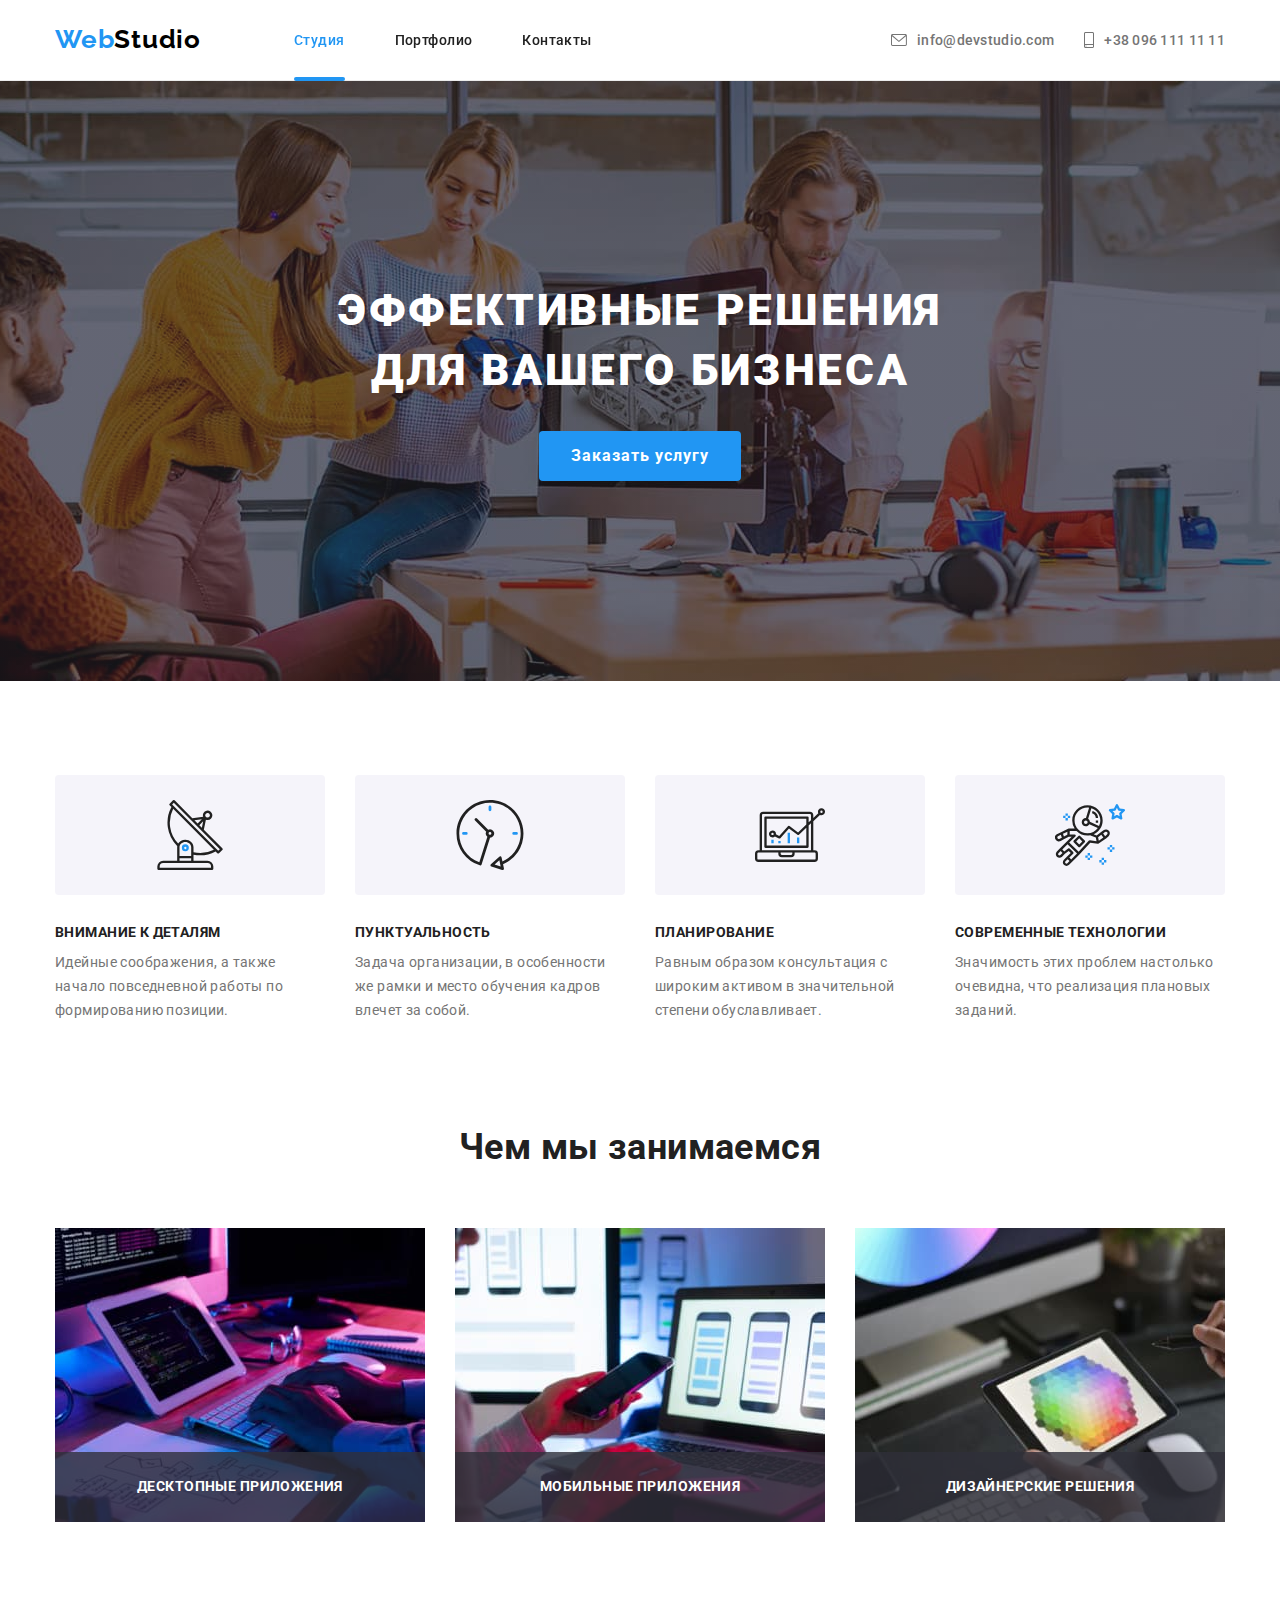
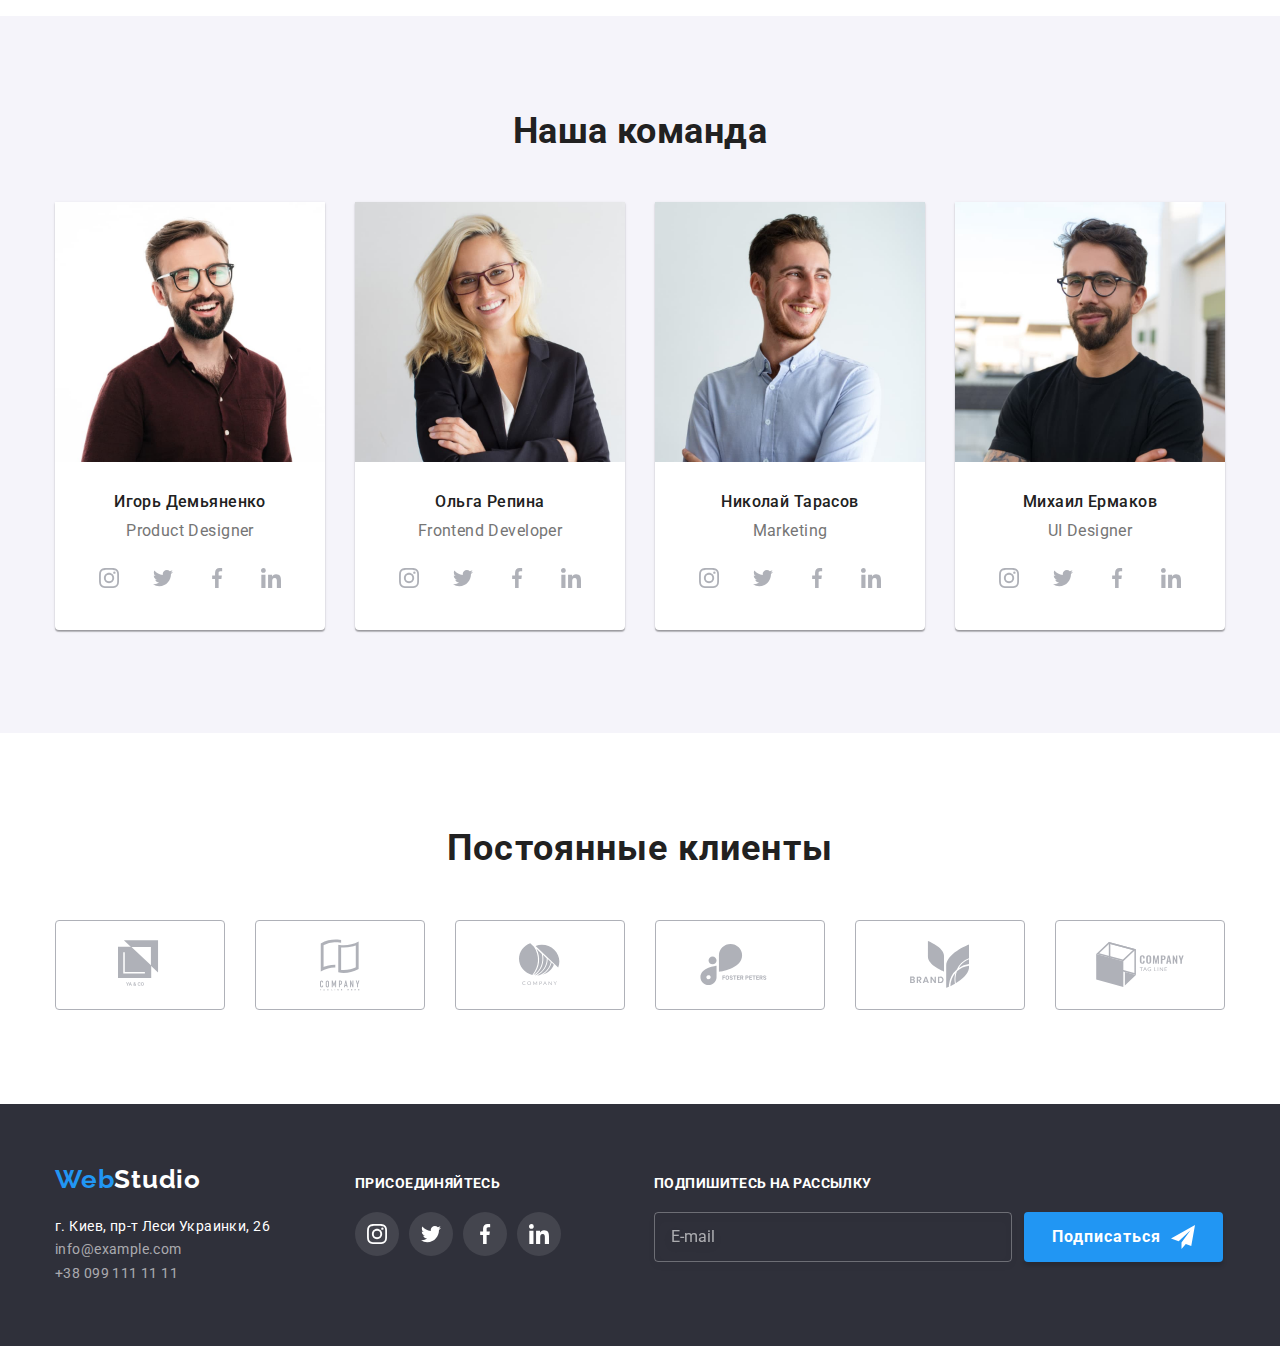
==== commit dcba8788: "hw #7 - done" ====
--- a/index.html
+++ b/index.html
@@ -389,13 +389,14 @@
                         class="link footer-page__list-general-contacts--mailtel">info@example.com</a>
                 </li>
                 <li class="item"> <a href="tel:+380991111111"
-                        class="link footer-page__list-general-contacts--mailtel">+38 099 111 11 11</a>
+                        class="link footer-page__list-general-contacts--mailtel">+38
+                        099 111 11 11</a>
                 </li>
             </ul>
 
             <ul class="list footer-page__list-join-to-us">
                 <li class="item">
-                    <p class="text footer-page__list-item-join-to-us--text">присоединяйтесь</p>
+                    <p class="text footer-page__list-join-to-us--text">присоединяйтесь</p>
                 </li>
                 <li class="item">
                     <ul class="list footer-page__social-list flexbox">
